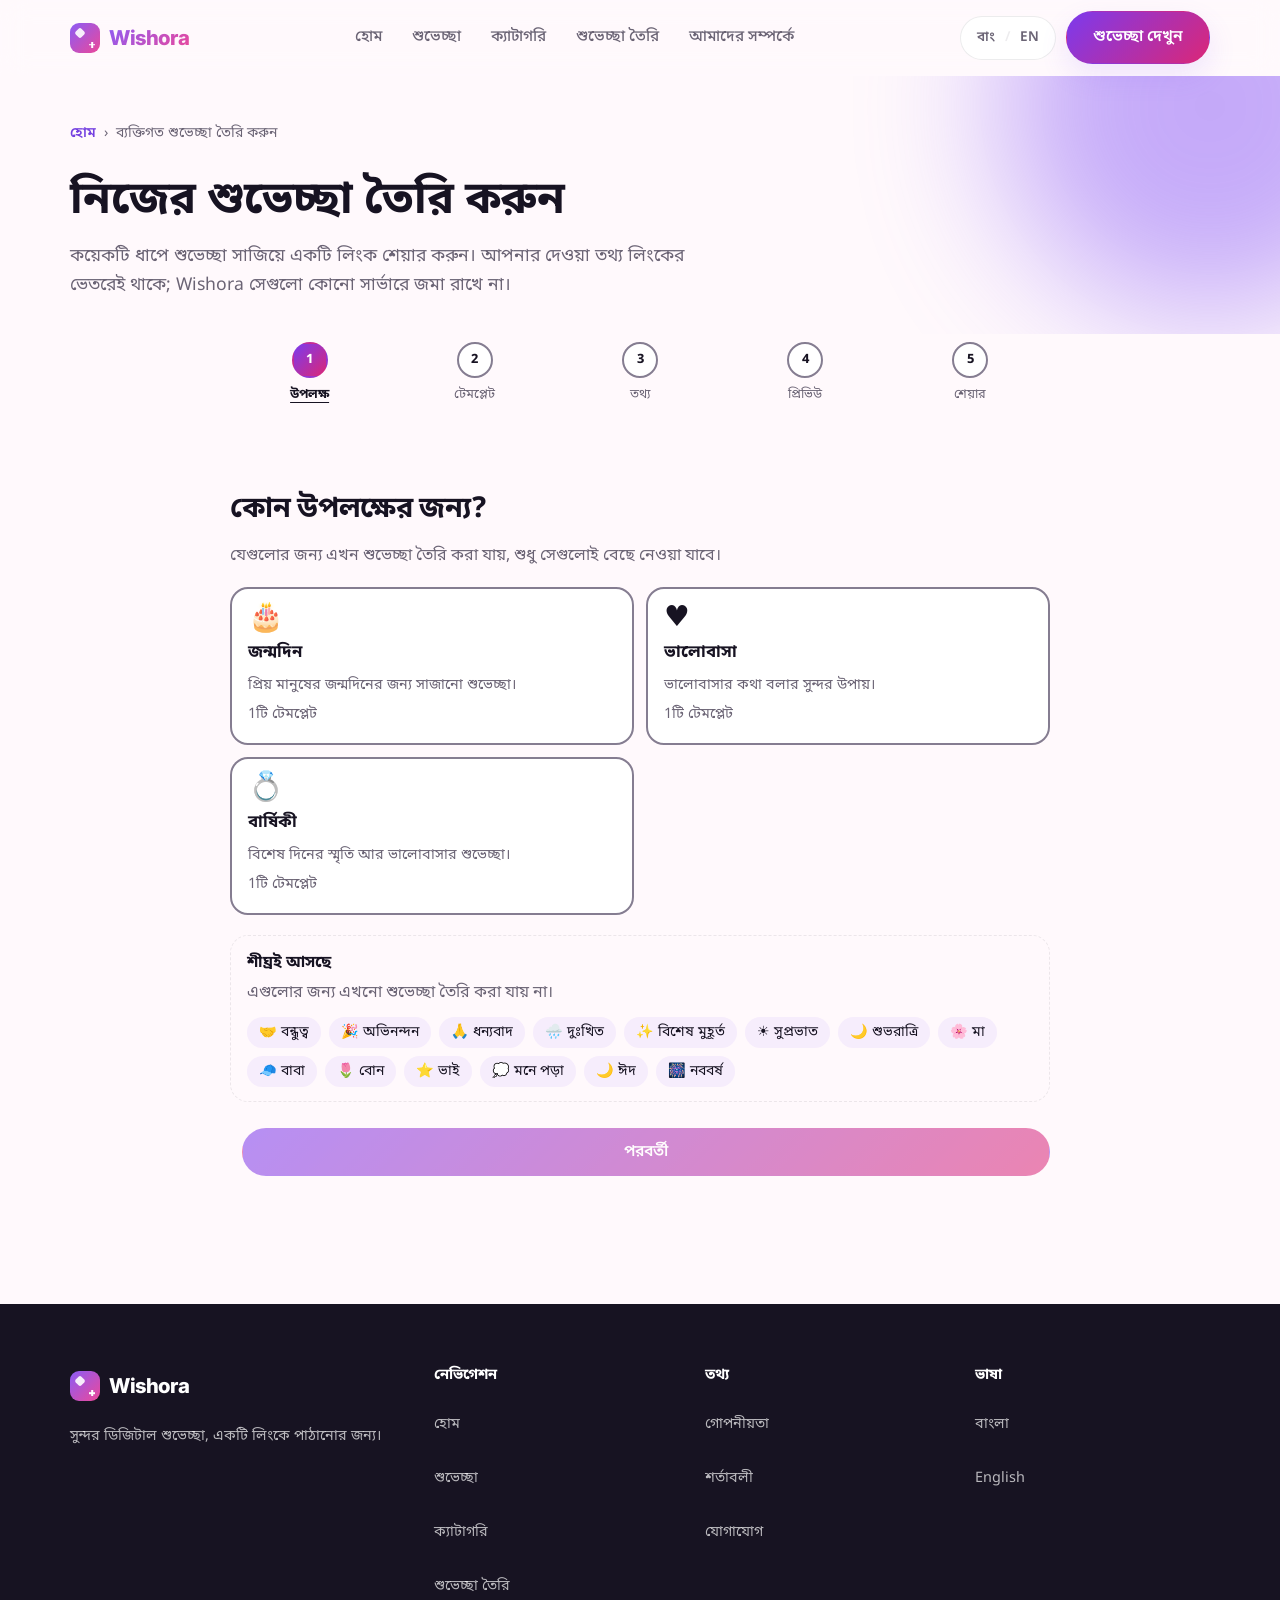
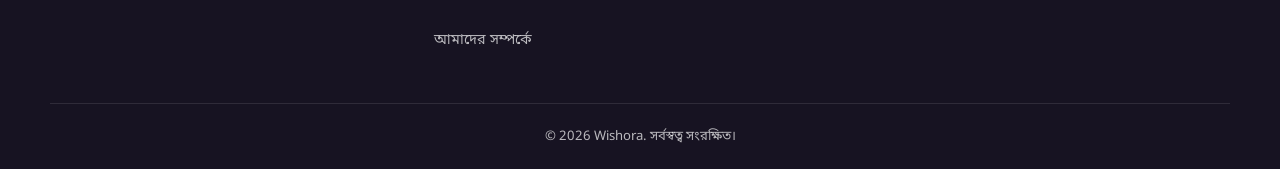
==== create/index.html @ aad953dd "update" ====
<!DOCTYPE html>
<html lang="bn">
<head>
<meta charset="UTF-8">
<meta name="viewport" content="width=device-width, initial-scale=1.0">
<title>ব্যক্তিগত শুভেচ্ছা তৈরি করুন | Create a Personalized Wish — Wishora</title>
<meta name="description" content="Create a personalised birthday, love or anniversary wish in your browser: add a name, an optional message and a theme, preview it, then share one link. Nothing is saved on a server. · ব্রাউজারেই নিজের শুভেচ্ছা সাজান (জন্মদিন, ভালোবাসা বা বার্ষিকী): নাম, চাইলে নিজের বার্তা আর রূপ বেছে প্রিভিউ দেখুন, তারপর একটি লিংক শেয়ার করুন। কিছুই সার্ভারে জমা হয় না।">
<meta name="theme-color" content="#8B5CF6">
<link rel="canonical" href="https://SITE_URL_PLACEHOLDER/create/">
<link rel="icon" href="/assets/icons/favicon.svg" type="image/svg+xml">

<meta property="og:title" content="ব্যক্তিগত শুভেচ্ছা তৈরি করুন | Create a Personalized Wish — Wishora">
<meta property="og:description" content="Create a personalised birthday, love or anniversary wish in your browser: add a name, an optional message and a theme, preview it, then share one link. Nothing is saved on a server. · ব্রাউজারেই নিজের শুভেচ্ছা সাজান (জন্মদিন, ভালোবাসা বা বার্ষিকী): নাম, চাইলে নিজের বার্তা আর রূপ বেছে প্রিভিউ দেখুন, তারপর একটি লিংক শেয়ার করুন। কিছুই সার্ভারে জমা হয় না।">
<meta property="og:type" content="website">
<meta property="og:url" content="https://SITE_URL_PLACEHOLDER/create/">
<meta property="og:site_name" content="Wishora">
<meta property="og:image" content="https://SITE_URL_PLACEHOLDER/assets/images/og-default.png">
<meta property="og:image:width" content="1200">
<meta property="og:image:height" content="630">
<meta property="og:image:alt" content="Wishora — beautiful digital wishes">

<meta name="twitter:card" content="summary_large_image">
<meta name="twitter:title" content="ব্যক্তিগত শুভেচ্ছা তৈরি করুন | Create a Personalized Wish — Wishora">
<meta name="twitter:description" content="Create a personalised birthday, love or anniversary wish in your browser: add a name, an optional message and a theme, preview it, then share one link. Nothing is saved on a server. · ব্রাউজারেই নিজের শুভেচ্ছা সাজান (জন্মদিন, ভালোবাসা বা বার্ষিকী): নাম, চাইলে নিজের বার্তা আর রূপ বেছে প্রিভিউ দেখুন, তারপর একটি লিংক শেয়ার করুন। কিছুই সার্ভারে জমা হয় না।">
<meta name="twitter:image" content="https://SITE_URL_PLACEHOLDER/assets/images/og-default.png">

<!-- Sets the .js class and the saved language before first paint (no flash). -->
<script>document.documentElement.classList.add("js");try{var l=localStorage.getItem("wishora_lang");if(l==="bn"||l==="en")document.documentElement.lang=l}catch(e){}</script>

<link rel="preconnect" href="https://fonts.googleapis.com">
<link rel="preconnect" href="https://fonts.gstatic.com" crossorigin>
<link rel="stylesheet" href="https://fonts.googleapis.com/css2?family=Inter:wght@400;500;600;700;800&family=Noto+Sans+Bengali:wght@400;500;600;700&display=swap" media="print" onload="this.media='all'">
<noscript><link rel="stylesheet" href="https://fonts.googleapis.com/css2?family=Inter:wght@400;500;600;700;800&family=Noto+Sans+Bengali:wght@400;500;600;700&display=swap"></noscript>
<link rel="stylesheet" href="/css/style.css">
<script type="application/ld+json">{"@context":"https://schema.org","@graph":[{"@type":"WebSite","@id":"https://SITE_URL_PLACEHOLDER/#website","url":"https://SITE_URL_PLACEHOLDER/","name":"Wishora","inLanguage":["bn","en"]},{"@type":"WebPage","@id":"https://SITE_URL_PLACEHOLDER/create/#webpage","url":"https://SITE_URL_PLACEHOLDER/create/","name":"Create a Personalized Wish","description":"Create a personalised birthday, love or anniversary wish in your browser: add a name, an optional message and a theme, preview it, then share one link. Nothing is saved on a server.","isPartOf":{"@id":"https://SITE_URL_PLACEHOLDER/#website"},"inLanguage":["bn","en"],"breadcrumb":{"@id":"https://SITE_URL_PLACEHOLDER/create/#breadcrumb"}},{"@type":"BreadcrumbList","itemListElement":[{"@type":"ListItem","position":1,"name":"Home","item":"https://SITE_URL_PLACEHOLDER/"},{"@type":"ListItem","position":2,"name":"Create a Personalized Wish","item":"https://SITE_URL_PLACEHOLDER/create/"}],"@id":"https://SITE_URL_PLACEHOLDER/create/#breadcrumb"}]}</script>
</head>
<!-- GENERATED by `node scripts/build.mjs` from data/*.js — do not edit by hand. -->
<body class="page-creator">
<a href="#main-content" class="skip-link"><span data-l="bn" lang="bn">মূল বিষয়বস্তুতে যান</span><span data-l="en" lang="en">Skip to main content</span></a>
<header class="site-header" id="siteHeader">
  <div class="header-inner container">
    <a href="/" class="brand" aria-label="Wishora হোম" data-aria-bn="Wishora হোম" data-aria-en="Wishora home">
      <span class="brand-mark" aria-hidden="true"><span class="brand-spark"></span></span>
      <span class="brand-name">Wishora</span>
    </a>
    <nav class="main-nav" id="mainNav" aria-label="প্রধান মেনু" data-aria-bn="প্রধান মেনু" data-aria-en="Main menu">
      <ul>
        <li><a href="/" class="nav-link"><span data-l="bn" lang="bn">হোম</span><span data-l="en" lang="en">Home</span></a></li>
        <li><a href="/#explore" class="nav-link"><span data-l="bn" lang="bn">শুভেচ্ছা</span><span data-l="en" lang="en">Wishes</span></a></li>
        <li><a href="/#categories" class="nav-link"><span data-l="bn" lang="bn">ক্যাটাগরি</span><span data-l="en" lang="en">Categories</span></a></li>
        <li><a href="/create/" class="nav-link" aria-current="page"><span data-l="bn" lang="bn">শুভেচ্ছা তৈরি</span><span data-l="en" lang="en">Create</span></a></li>
        <li><a href="/about/" class="nav-link"><span data-l="bn" lang="bn">আমাদের সম্পর্কে</span><span data-l="en" lang="en">About</span></a></li>
      </ul>
    </nav>
    <div class="header-actions">
      <button type="button" class="lang-toggle" id="langToggle" aria-label="ভাষা পরিবর্তন করুন" data-aria-bn="ভাষা পরিবর্তন করুন" data-aria-en="Change language" aria-pressed="false">
        <span class="lang-option" data-lang="bn" lang="bn">বাং</span>
        <span class="lang-divider" aria-hidden="true">/</span>
        <span class="lang-option" data-lang="en" lang="en">EN</span>
      </button>
      <a href="/#explore" class="btn btn-primary btn-header"><span data-l="bn" lang="bn">শুভেচ্ছা দেখুন</span><span data-l="en" lang="en">Explore Wishes</span></a>
      <button type="button" class="menu-toggle" id="menuToggle" aria-label="মেনু খুলুন" data-aria-bn="মেনু খুলুন" data-aria-en="Open menu" data-aria-close-bn="মেনু বন্ধ করুন" data-aria-close-en="Close menu" aria-expanded="false" aria-controls="mobileMenu">
        <span class="menu-line"></span><span class="menu-line"></span><span class="menu-line"></span>
      </button>
    </div>
  </div>
  <div class="mobile-menu" id="mobileMenu" aria-hidden="true">
    <nav aria-label="মোবাইল মেনু" data-aria-bn="মোবাইল মেনু" data-aria-en="Mobile menu">
      <ul>
        <li><a href="/" class="mobile-nav-link"><span data-l="bn" lang="bn">হোম</span><span data-l="en" lang="en">Home</span></a></li>
        <li><a href="/#explore" class="mobile-nav-link"><span data-l="bn" lang="bn">শুভেচ্ছা</span><span data-l="en" lang="en">Wishes</span></a></li>
        <li><a href="/#categories" class="mobile-nav-link"><span data-l="bn" lang="bn">ক্যাটাগরি</span><span data-l="en" lang="en">Categories</span></a></li>
        <li><a href="/create/" class="mobile-nav-link" aria-current="page"><span data-l="bn" lang="bn">শুভেচ্ছা তৈরি</span><span data-l="en" lang="en">Create</span></a></li>
        <li><a href="/about/" class="mobile-nav-link"><span data-l="bn" lang="bn">আমাদের সম্পর্কে</span><span data-l="en" lang="en">About</span></a></li>
      </ul>
    </nav>
    <a href="/#explore" class="btn btn-primary mobile-cta"><span data-l="bn" lang="bn">শুভেচ্ছা দেখুন</span><span data-l="en" lang="en">Explore Wishes</span></a>
  </div>
</header>
<main id="main-content">
  <section class="page-hero page-hero-compact">
    <div class="hero-glow hero-glow-a" aria-hidden="true"></div>
    <div class="container">
      <nav class="breadcrumb" aria-label="পথ" data-aria-bn="পথ" data-aria-en="Breadcrumb"><ol><li><a href="/"><span data-l="bn" lang="bn">হোম</span><span data-l="en" lang="en">Home</span></a></li><li aria-current="page"><span data-l="bn" lang="bn">ব্যক্তিগত শুভেচ্ছা তৈরি করুন</span><span data-l="en" lang="en">Create a Personalized Wish</span></li></ol></nav>
      <h1 class="page-title"><span data-l="bn" lang="bn">নিজের শুভেচ্ছা তৈরি করুন</span><span data-l="en" lang="en">Create a personalised wish</span></h1>
      <p class="page-lead"><span data-l="bn" lang="bn">কয়েকটি ধাপে শুভেচ্ছা সাজিয়ে একটি লিংক শেয়ার করুন। আপনার দেওয়া তথ্য লিংকের ভেতরেই থাকে; Wishora সেগুলো কোনো সার্ভারে জমা রাখে না।</span><span data-l="en" lang="en">Set up a wish in a few steps, then share one link. Your details travel inside the link; Wishora doesn&#39;t save them on a server.</span></p>
    </div>
  </section>

  <section class="creator-section" aria-label="নিজের শুভেচ্ছা তৈরি করুন" aria-label="নিজের শুভেচ্ছা তৈরি করুন" data-aria-bn="নিজের শুভেচ্ছা তৈরি করুন" data-aria-en="Create a personalised wish">
    <div class="container">
      <noscript>
        <div class="nojs-box">
          <h2><span data-l="bn" lang="bn">এই সুবিধা চালাতে JavaScript লাগবে</span><span data-l="en" lang="en">The Creator needs JavaScript</span></h2>
          <p><span data-l="bn" lang="bn">শুভেচ্ছা তৈরির এই সুবিধা আপনার ব্রাউজারেই চলে, তাই JavaScript চালু থাকতে হবে। চালু করে পাতাটি আবার খুলুন, অথবা এখনই তৈরি একটি শুভেচ্ছা দেখুন।</span><span data-l="en" lang="en">The Creator runs in your browser, so JavaScript has to be on. Turn it on and reload, or open a ready-made wish now.</span></p>
          <p><a class="btn btn-primary" href="/wishes/birthday/birthday-01"><span data-l="bn" lang="bn">শুভেচ্ছাটি খুলুন</span><span data-l="en" lang="en">Open wish</span></a> <a class="text-link" href="/"><span data-l="bn" lang="bn">হোম</span><span data-l="en" lang="en">Home</span></a></p>
        </div>
      </noscript>

      <div class="creator js-only" id="creatorApp" data-creator>
        <ol class="steps" id="steps" aria-label="ধাপসমূহ" data-aria-bn="ধাপসমূহ" data-aria-en="Steps">
          <li class="step" data-step-item="1"><span class="step-num" aria-hidden="true">1</span><span class="step-name"><span data-l="bn" lang="bn">উপলক্ষ</span><span data-l="en" lang="en">Occasion</span></span></li>
          <li class="step" data-step-item="2"><span class="step-num" aria-hidden="true">2</span><span class="step-name"><span data-l="bn" lang="bn">টেমপ্লেট</span><span data-l="en" lang="en">Template</span></span></li>
          <li class="step" data-step-item="3"><span class="step-num" aria-hidden="true">3</span><span class="step-name"><span data-l="bn" lang="bn">তথ্য</span><span data-l="en" lang="en">Details</span></span></li>
          <li class="step" data-step-item="4"><span class="step-num" aria-hidden="true">4</span><span class="step-name"><span data-l="bn" lang="bn">প্রিভিউ</span><span data-l="en" lang="en">Preview</span></span></li>
          <li class="step" data-step-item="5"><span class="step-num" aria-hidden="true">5</span><span class="step-name"><span data-l="bn" lang="bn">শেয়ার</span><span data-l="en" lang="en">Share</span></span></li>
        </ol>
        <p class="step-caption" id="stepCaption" aria-hidden="true"></p>
        <p class="sr-only" id="stepLive" role="status" aria-live="polite"></p>
        <p class="notice" id="creatorNotice" role="status" hidden></p>

        <!-- ===== STEP 1: occasion ===== -->
        <section class="step-panel" id="step-1" data-step="1" aria-labelledby="step-1-title">
          <h2 id="step-1-title" tabindex="-1"><span data-l="bn" lang="bn">কোন উপলক্ষের জন্য?</span><span data-l="en" lang="en">Which occasion?</span></h2>
          <p class="panel-hint"><span data-l="bn" lang="bn">যেগুলোর জন্য এখন শুভেচ্ছা তৈরি করা যায়, শুধু সেগুলোই বেছে নেওয়া যাবে।</span><span data-l="en" lang="en">You can only choose occasions that have a template today.</span></p>
          <fieldset class="fieldset">
            <legend class="sr-only"><span data-l="bn" lang="bn">কোন উপলক্ষের জন্য?</span><span data-l="en" lang="en">Which occasion?</span></legend>
            <ul class="choice-grid">
<li><label class="choice-card">
          <input class="choice-input" type="radio" name="occasion" value="birthday">
          <span class="choice-body">
            <span class="choice-icon" aria-hidden="true">🎂</span>
            <span class="choice-name"><span data-l="bn" lang="bn">জন্মদিন</span><span data-l="en" lang="en">Birthday</span></span>
            <span class="choice-desc"><span data-l="bn" lang="bn">প্রিয় মানুষের জন্মদিনের জন্য সাজানো শুভেচ্ছা।</span><span data-l="en" lang="en">Wishes made for someone&#39;s birthday.</span></span>
            <span class="choice-meta"><span data-l="bn" lang="bn">1টি টেমপ্লেট</span><span data-l="en" lang="en">1 template</span></span>
          </span>
        </label></li>
<li><label class="choice-card">
          <input class="choice-input" type="radio" name="occasion" value="love">
          <span class="choice-body">
            <span class="choice-icon" aria-hidden="true">♥</span>
            <span class="choice-name"><span data-l="bn" lang="bn">ভালোবাসা</span><span data-l="en" lang="en">Love</span></span>
            <span class="choice-desc"><span data-l="bn" lang="bn">ভালোবাসার কথা বলার সুন্দর উপায়।</span><span data-l="en" lang="en">A lovely way to say what you feel.</span></span>
            <span class="choice-meta"><span data-l="bn" lang="bn">1টি টেমপ্লেট</span><span data-l="en" lang="en">1 template</span></span>
          </span>
        </label></li>
<li><label class="choice-card">
          <input class="choice-input" type="radio" name="occasion" value="anniversary">
          <span class="choice-body">
            <span class="choice-icon" aria-hidden="true">💍</span>
            <span class="choice-name"><span data-l="bn" lang="bn">বার্ষিকী</span><span data-l="en" lang="en">Anniversary</span></span>
            <span class="choice-desc"><span data-l="bn" lang="bn">বিশেষ দিনের স্মৃতি আর ভালোবাসার শুভেচ্ছা।</span><span data-l="en" lang="en">For anniversaries and shared memories.</span></span>
            <span class="choice-meta"><span data-l="bn" lang="bn">1টি টেমপ্লেট</span><span data-l="en" lang="en">1 template</span></span>
          </span>
        </label></li>
            </ul>
          </fieldset>
          <div class="soon-block">
            <p class="soon-block-title"><span data-l="bn" lang="bn">শীঘ্রই আসছে</span><span data-l="en" lang="en">Coming soon</span></p>
            <p class="panel-hint"><span data-l="bn" lang="bn">এগুলোর জন্য এখনো শুভেচ্ছা তৈরি করা যায় না।</span><span data-l="en" lang="en">You can&#39;t create wishes for these yet.</span></p>
            <ul class="soon-chips"><li><span aria-hidden="true">🤝</span> <span data-l="bn" lang="bn">বন্ধুত্ব</span><span data-l="en" lang="en">Friendship</span></li><li><span aria-hidden="true">🎉</span> <span data-l="bn" lang="bn">অভিনন্দন</span><span data-l="en" lang="en">Congratulations</span></li><li><span aria-hidden="true">🙏</span> <span data-l="bn" lang="bn">ধন্যবাদ</span><span data-l="en" lang="en">Thank You</span></li><li><span aria-hidden="true">🌧️</span> <span data-l="bn" lang="bn">দুঃখিত</span><span data-l="en" lang="en">Sorry</span></li><li><span aria-hidden="true">✨</span> <span data-l="bn" lang="bn">বিশেষ মুহূর্ত</span><span data-l="en" lang="en">Special Moments</span></li><li><span aria-hidden="true">☀️</span> <span data-l="bn" lang="bn">সুপ্রভাত</span><span data-l="en" lang="en">Good Morning</span></li><li><span aria-hidden="true">🌙</span> <span data-l="bn" lang="bn">শুভরাত্রি</span><span data-l="en" lang="en">Good Night</span></li><li><span aria-hidden="true">🌸</span> <span data-l="bn" lang="bn">মা</span><span data-l="en" lang="en">Mother</span></li><li><span aria-hidden="true">🧢</span> <span data-l="bn" lang="bn">বাবা</span><span data-l="en" lang="en">Father</span></li><li><span aria-hidden="true">🌷</span> <span data-l="bn" lang="bn">বোন</span><span data-l="en" lang="en">Sister</span></li><li><span aria-hidden="true">⭐</span> <span data-l="bn" lang="bn">ভাই</span><span data-l="en" lang="en">Brother</span></li><li><span aria-hidden="true">💭</span> <span data-l="bn" lang="bn">মনে পড়া</span><span data-l="en" lang="en">Missing You</span></li><li><span aria-hidden="true">🌙</span> <span data-l="bn" lang="bn">ঈদ</span><span data-l="en" lang="en">Eid</span></li><li><span aria-hidden="true">🎆</span> <span data-l="bn" lang="bn">নববর্ষ</span><span data-l="en" lang="en">New Year</span></li></ul>
          </div>
          <div class="step-actions"><span></span><button type="button" class="btn btn-primary" data-action="next" disabled><span data-l="bn" lang="bn">পরবর্তী</span><span data-l="en" lang="en">Next</span></button></div>
        </section>

        <!-- ===== STEP 2: template ===== -->
        <section class="step-panel" id="step-2" data-step="2" aria-labelledby="step-2-title" hidden>
          <h2 id="step-2-title" tabindex="-1"><span data-l="bn" lang="bn">একটি টেমপ্লেট বেছে নিন</span><span data-l="en" lang="en">Choose a template</span></h2>
          <fieldset class="fieldset">
            <legend class="sr-only"><span data-l="bn" lang="bn">একটি টেমপ্লেট বেছে নিন</span><span data-l="en" lang="en">Choose a template</span></legend>
            <ul class="choice-grid">
<li data-template-item="birthday-surprise" data-category="birthday">
        <label class="choice-card">
          <input class="choice-input" type="radio" name="template" value="birthday-surprise">
          <span class="choice-body">
            <span class="choice-thumb" aria-hidden="true" style="background:linear-gradient(135deg,#8B5CF6,#EC4899)"><span>🎂</span></span>
            <span class="choice-name"><span data-l="bn" lang="bn">জন্মদিনের সারপ্রাইজ</span><span data-l="en" lang="en">Birthday Surprise</span></span>
            <span class="choice-desc"><span data-l="bn" lang="bn">উপহারের বাক্স খুলুন, মোমবাতি নিভিয়ে ইচ্ছে করুন, আর মনের কথাগুলো পড়ুন।</span><span data-l="en" lang="en">Open a gift, blow out the candle and read some heartfelt words.</span></span>
            <span class="choice-meta"><span class="meta-label"><span data-l="bn" lang="bn">ভাষা</span><span data-l="en" lang="en">Languages</span>:</span> <span lang="bn">বাংলা</span> · <span lang="en">English</span></span>
            <span class="choice-meta"><span class="meta-label"><span data-l="bn" lang="bn">ধরন</span><span data-l="en" lang="en">Style</span>:</span> <span data-l="bn" lang="bn">নরম রং, ধাপে ধাপে খোলার অভিজ্ঞতা</span><span data-l="en" lang="en">Soft colours, opened step by step</span></span>
          </span>
        </label>
        <p class="choice-extra"><a class="text-link" href="/wishes/birthday/birthday-01" target="_blank" rel="noopener"><span data-l="bn" lang="bn">মূল শুভেচ্ছাটি দেখুন (নতুন ট্যাবে)</span><span data-l="en" lang="en">See the original wish (new tab)</span></a></p>
      </li>
<li data-template-item="love-letter" data-category="love">
        <label class="choice-card">
          <input class="choice-input" type="radio" name="template" value="love-letter">
          <span class="choice-body">
            <span class="choice-thumb" aria-hidden="true" style="background:linear-gradient(135deg,#9F1239,#F9A8D4)"><span>♥</span></span>
            <span class="choice-name"><span data-l="bn" lang="bn">ভালোবাসার চিঠি</span><span data-l="en" lang="en">A Love Letter</span></span>
            <span class="choice-desc"><span data-l="bn" lang="bn">মোমের সিল ভাঙুন, তিনটি তারা জ্বালান আর চিঠির কথাগুলো পড়ুন।</span><span data-l="en" lang="en">Break the wax seal, light three stars and read the letter kept for you.</span></span>
            <span class="choice-meta"><span class="meta-label"><span data-l="bn" lang="bn">ভাষা</span><span data-l="en" lang="en">Languages</span>:</span> <span lang="bn">বাংলা</span> · <span lang="en">English</span></span>
            <span class="choice-meta"><span class="meta-label"><span data-l="bn" lang="bn">ধরন</span><span data-l="en" lang="en">Style</span>:</span> <span data-l="bn" lang="bn">রাতের আকাশ, নরম আলো, ধীর গতির চিঠি</span><span data-l="en" lang="en">A night sky, soft light and an unhurried letter</span></span>
          </span>
        </label>
        <p class="choice-extra"><a class="text-link" href="/wishes/love/love-01" target="_blank" rel="noopener"><span data-l="bn" lang="bn">মূল শুভেচ্ছাটি দেখুন (নতুন ট্যাবে)</span><span data-l="en" lang="en">See the original wish (new tab)</span></a></p>
      </li>
<li data-template-item="anniversary-memories" data-category="anniversary">
        <label class="choice-card">
          <input class="choice-input" type="radio" name="template" value="anniversary-memories">
          <span class="choice-body">
            <span class="choice-thumb" aria-hidden="true" style="background:linear-gradient(135deg,#92400E,#FDE68A)"><span>💍</span></span>
            <span class="choice-name"><span data-l="bn" lang="bn">স্মৃতির বয়াম</span><span data-l="en" lang="en">The Memory Jar</span></span>
            <span class="choice-desc"><span data-l="bn" lang="bn">স্মৃতির বয়াম থেকে একটি একটি করে কার্ড তুলুন, তারপর বার্ষিকীর শুভেচ্ছা পড়ুন।</span><span data-l="en" lang="en">Draw memory cards from the jar one by one, then read the anniversary wish.</span></span>
            <span class="choice-meta"><span class="meta-label"><span data-l="bn" lang="bn">ভাষা</span><span data-l="en" lang="en">Languages</span>:</span> <span lang="bn">বাংলা</span> · <span lang="en">English</span></span>
            <span class="choice-meta"><span class="meta-label"><span data-l="bn" lang="bn">ধরন</span><span data-l="en" lang="en">Style</span>:</span> <span data-l="bn" lang="bn">সোনালি আলো, স্মৃতির কার্ড, শান্ত উদযাপন</span><span data-l="en" lang="en">Golden light, memory cards and a quiet toast</span></span>
          </span>
        </label>
        <p class="choice-extra"><a class="text-link" href="/wishes/anniversary/anniversary-01" target="_blank" rel="noopener"><span data-l="bn" lang="bn">মূল শুভেচ্ছাটি দেখুন (নতুন ট্যাবে)</span><span data-l="en" lang="en">See the original wish (new tab)</span></a></p>
      </li>
            </ul>
          </fieldset>
          <div class="step-actions"><button type="button" class="btn btn-ghost" data-action="back"><span data-l="bn" lang="bn">পিছনে</span><span data-l="en" lang="en">Back</span></button><button type="button" class="btn btn-primary" data-action="next" disabled><span data-l="bn" lang="bn">এই টেমপ্লেট ব্যবহার করুন</span><span data-l="en" lang="en">Use this template</span></button></div>
        </section>

        <!-- ===== STEP 3: details ===== -->
        <section class="step-panel" id="step-3" data-step="3" aria-labelledby="step-3-title" hidden>
          <h2 id="step-3-title" tabindex="-1"><span data-l="bn" lang="bn">শুভেচ্ছাটি সাজান</span><span data-l="en" lang="en">Personalise your wish</span></h2>
          <p class="notice notice-error" id="formSummary" role="alert" hidden></p>
          <form id="detailsForm" novalidate>
      <div class="template-fields" data-template-fields="birthday-surprise" hidden>
        <div class="field" data-field="name" data-type="line" data-required="true" data-max="40">
          <label for="f-birthday-surprise-name"><span data-l="bn" lang="bn">যাকে পাঠাচ্ছেন (প্রাপকের নাম)</span><span data-l="en" lang="en">Recipient&#39;s name</span> <span class="req-badge is-required"><span data-l="bn" lang="bn">আবশ্যক</span><span data-l="en" lang="en">Required</span></span></label>
          <p class="field-hint" id="f-birthday-surprise-name-hint"><span data-l="bn" lang="bn">শুভেচ্ছায় এই নামটি দেখানো হবে।</span><span data-l="en" lang="en">This name appears in the wish.</span> <span class="counter" data-counter></span></p>
          <input class="input" id="f-birthday-surprise-name" name="name" type="text" autocomplete="off" autocapitalize="words" spellcheck="false" maxlength="120" aria-required="true" aria-describedby="f-birthday-surprise-name-hint f-birthday-surprise-name-error" data-ph-bn="যেমন: রিয়া" data-ph-en="e.g. Riya" placeholder="যেমন: রিয়া">
          <p class="field-error" id="f-birthday-surprise-name-error" hidden></p>
        </div>
        <div class="field" data-field="from" data-type="line" data-required="false" data-max="40">
          <label for="f-birthday-surprise-from"><span data-l="bn" lang="bn">আপনার নাম</span><span data-l="en" lang="en">Your name</span> <span class="req-badge "><span data-l="bn" lang="bn">ঐচ্ছিক</span><span data-l="en" lang="en">Optional</span></span></label>
          <p class="field-hint" id="f-birthday-surprise-from-hint"><span data-l="bn" lang="bn">না দিলে শুভেচ্ছায় কোনো প্রেরকের নাম থাকবে না।</span><span data-l="en" lang="en">If left empty, no sender name is shown.</span> <span class="counter" data-counter></span></p>
          <input class="input" id="f-birthday-surprise-from" name="from" type="text" autocomplete="off" autocapitalize="words" spellcheck="false" maxlength="120" aria-describedby="f-birthday-surprise-from-hint f-birthday-surprise-from-error" data-ph-bn="যেমন: কাওসার" data-ph-en="e.g. Kawsar" placeholder="যেমন: কাওসার">
          <p class="field-error" id="f-birthday-surprise-from-error" hidden></p>
        </div>
        <fieldset class="field fieldset" data-field="message" data-type="text" data-has-default="true" data-max="240">
          <legend><span data-l="bn" lang="bn">বার্তা</span><span data-l="en" lang="en">Message</span> <span class="req-badge"><span data-l="bn" lang="bn">ঐচ্ছিক</span><span data-l="en" lang="en">Optional</span></span></legend>
          <div class="radio-row">
            <label class="radio"><input type="radio" name="birthday-surprise-msgmode" value="default" checked><span><span data-l="bn" lang="bn">টেমপ্লেটের বার্তাটি ব্যবহার করুন</span><span data-l="en" lang="en">Use the template&#39;s message</span></span></label>
            <label class="radio"><input type="radio" name="birthday-surprise-msgmode" value="custom"><span><span data-l="bn" lang="bn">নিজে লিখব</span><span data-l="en" lang="en">Write my own</span></span></label>
          </div>
          <div class="msg-default" data-msg-default>
            <p class="field-hint"><span data-l="bn" lang="bn">বার্তাটি এমন হবে:</span><span data-l="en" lang="en">The message will read:</span></p>
            <blockquote class="msg-quote" data-wl="bn" lang="bn">আজকের দিনটা শুধু ক্যালেন্ডারের একটা তারিখ নয়। আজ এমন একজন মানুষের দিন, যার উপস্থিতি অনেক মুহূর্তকে আরও সুন্দর, আরও সহজ আর আরও উষ্ণ করে তোলে।</blockquote>
            <blockquote class="msg-quote" data-wl="en" lang="en">Today isn&#39;t just another date on the calendar. It&#39;s a day to celebrate someone whose presence makes ordinary moments feel a little warmer, a little easier, and a little more special.</blockquote>
          </div>
          <div class="msg-custom" data-msg-custom hidden>
            <label for="f-birthday-surprise-message"><span data-l="bn" lang="bn">নিজের বার্তা</span><span data-l="en" lang="en">Your own message</span></label>
            <p class="field-hint" id="f-birthday-surprise-message-hint"><span data-l="bn" lang="bn">আপনি যা লিখবেন, ঠিক তা-ই দেখানো হবে। অনুবাদ করা হয় না।</span><span data-l="en" lang="en">Shown exactly as you write it. It is never translated.</span> <span class="counter" data-counter></span></p>
            <textarea class="input textarea" id="f-birthday-surprise-message" name="message" rows="5" maxlength="720" aria-describedby="f-birthday-surprise-message-hint f-birthday-surprise-message-error" data-ph-bn="মনের কথাগুলো এখানে লিখুন…" data-ph-en="Write what you&#39;d like to say…" placeholder="মনের কথাগুলো এখানে লিখুন…"></textarea>
            <p class="field-error" id="f-birthday-surprise-message-error" hidden></p>
          </div>
        </fieldset>
        <fieldset class="field fieldset" data-field="theme" data-type="enum">
          <legend><span data-l="bn" lang="bn">রূপ (থিম)</span><span data-l="en" lang="en">Look (theme)</span> <span class="req-badge"><span data-l="bn" lang="bn">ঐচ্ছিক</span><span data-l="en" lang="en">Optional</span></span></legend>
          <p class="field-hint"><span data-l="bn" lang="bn">শুধু রং আর লেখার ধরন বদলায়।</span><span data-l="en" lang="en">Only colours and type style change.</span></p>
          <ul class="choice-grid choice-grid-sm">
            <li><label class="choice-card">
              <input class="choice-input" type="radio" name="birthday-surprise-theme" value="classic" checked>
              <span class="choice-body">
                <span class="swatch" aria-hidden="true" style="background:linear-gradient(135deg,#8B5CF6,#EC4899)"></span>
                <span class="choice-name"><span data-l="bn" lang="bn">ক্লাসিক</span><span data-l="en" lang="en">Classic</span></span>
                <span class="choice-desc"><span data-l="bn" lang="bn">বেগুনি আর গোলাপি, মূল রূপ।</span><span data-l="en" lang="en">Violet and pink, the original look.</span></span>
              </span></label></li>
            <li><label class="choice-card">
              <input class="choice-input" type="radio" name="birthday-surprise-theme" value="elegant">
              <span class="choice-body">
                <span class="swatch" aria-hidden="true" style="background:linear-gradient(135deg,#6B2D5C,#B8862F)"></span>
                <span class="choice-name"><span data-l="bn" lang="bn">মার্জিত</span><span data-l="en" lang="en">Elegant</span></span>
                <span class="choice-desc"><span data-l="bn" lang="bn">গাঢ় বেগুনি আর সোনালি, সেরিফ লেখা।</span><span data-l="en" lang="en">Deep plum and gold with serif headings.</span></span>
              </span></label></li>
            <li><label class="choice-card">
              <input class="choice-input" type="radio" name="birthday-surprise-theme" value="celebration">
              <span class="choice-body">
                <span class="swatch" aria-hidden="true" style="background:linear-gradient(135deg,#C2410C,#0F766E)"></span>
                <span class="choice-name"><span data-l="bn" lang="bn">উৎসব</span><span data-l="en" lang="en">Celebration</span></span>
                <span class="choice-desc"><span data-l="bn" lang="bn">উজ্জ্বল কমলা আর সবুজাভ নীল।</span><span data-l="en" lang="en">Bright orange and teal.</span></span>
              </span></label></li>
          </ul>
        </fieldset>
        <fieldset class="field fieldset" data-field="lang" data-type="enum">
          <legend><span data-l="bn" lang="bn">শুভেচ্ছার ভাষা</span><span data-l="en" lang="en">Wish language</span> <span class="req-badge"><span data-l="bn" lang="bn">ঐচ্ছিক</span><span data-l="en" lang="en">Optional</span></span></legend>
          <p class="field-hint" id="f-birthday-surprise-lang-hint"><span data-l="bn" lang="bn">প্রাপক যে ভাষায় শুভেচ্ছাটি দেখবেন।</span><span data-l="en" lang="en">The language the recipient will see the wish in.</span></p>
          <div class="radio-row" aria-describedby="f-birthday-surprise-lang-hint">
            <label class="radio"><input type="radio" name="birthday-surprise-lang" value="bn"><span lang="bn">বাংলা</span></label>
            <label class="radio"><input type="radio" name="birthday-surprise-lang" value="en"><span lang="en">English</span></label>
          </div>
        </fieldset>
      </div>
      <div class="template-fields" data-template-fields="love-letter" hidden>
        <div class="field" data-field="name" data-type="line" data-required="true" data-max="40">
          <label for="f-love-letter-name"><span data-l="bn" lang="bn">যাকে পাঠাচ্ছেন (প্রাপকের নাম)</span><span data-l="en" lang="en">Recipient&#39;s name</span> <span class="req-badge is-required"><span data-l="bn" lang="bn">আবশ্যক</span><span data-l="en" lang="en">Required</span></span></label>
          <p class="field-hint" id="f-love-letter-name-hint"><span data-l="bn" lang="bn">শুভেচ্ছায় এই নামটি দেখানো হবে।</span><span data-l="en" lang="en">This name appears in the wish.</span> <span class="counter" data-counter></span></p>
          <input class="input" id="f-love-letter-name" name="name" type="text" autocomplete="off" autocapitalize="words" spellcheck="false" maxlength="120" aria-required="true" aria-describedby="f-love-letter-name-hint f-love-letter-name-error" data-ph-bn="যেমন: রিয়া" data-ph-en="e.g. Riya" placeholder="যেমন: রিয়া">
          <p class="field-error" id="f-love-letter-name-error" hidden></p>
        </div>
        <div class="field" data-field="from" data-type="line" data-required="false" data-max="40">
          <label for="f-love-letter-from"><span data-l="bn" lang="bn">আপনার নাম</span><span data-l="en" lang="en">Your name</span> <span class="req-badge "><span data-l="bn" lang="bn">ঐচ্ছিক</span><span data-l="en" lang="en">Optional</span></span></label>
          <p class="field-hint" id="f-love-letter-from-hint"><span data-l="bn" lang="bn">না দিলে শুভেচ্ছায় কোনো প্রেরকের নাম থাকবে না।</span><span data-l="en" lang="en">If left empty, no sender name is shown.</span> <span class="counter" data-counter></span></p>
          <input class="input" id="f-love-letter-from" name="from" type="text" autocomplete="off" autocapitalize="words" spellcheck="false" maxlength="120" aria-describedby="f-love-letter-from-hint f-love-letter-from-error" data-ph-bn="যেমন: কাওসার" data-ph-en="e.g. Kawsar" placeholder="যেমন: কাওসার">
          <p class="field-error" id="f-love-letter-from-error" hidden></p>
        </div>
        <fieldset class="field fieldset" data-field="message" data-type="text" data-has-default="true" data-max="240">
          <legend><span data-l="bn" lang="bn">বার্তা</span><span data-l="en" lang="en">Message</span> <span class="req-badge"><span data-l="bn" lang="bn">ঐচ্ছিক</span><span data-l="en" lang="en">Optional</span></span></legend>
          <div class="radio-row">
            <label class="radio"><input type="radio" name="love-letter-msgmode" value="default" checked><span><span data-l="bn" lang="bn">টেমপ্লেটের বার্তাটি ব্যবহার করুন</span><span data-l="en" lang="en">Use the template&#39;s message</span></span></label>
            <label class="radio"><input type="radio" name="love-letter-msgmode" value="custom"><span><span data-l="bn" lang="bn">নিজে লিখব</span><span data-l="en" lang="en">Write my own</span></span></label>
          </div>
          <div class="msg-default" data-msg-default>
            <p class="field-hint"><span data-l="bn" lang="bn">বার্তাটি এমন হবে:</span><span data-l="en" lang="en">The message will read:</span></p>
            <blockquote class="msg-quote" data-wl="bn" lang="bn">কিছু অনুভূতি চুপচাপ থাকে, আবার কিছু লুকিয়ে রাখা যায় না। আজ শুধু জানাতে চাইলাম, তুমি আমার কাছে অনেক গুরুত্বপূর্ণ, আর তোমার কথা ভাবলেই আমার দিনটা একটু নরম হয়ে যায়।</blockquote>
            <blockquote class="msg-quote" data-wl="en" lang="en">Some feelings are quiet, and some are impossible to hide. Today I just wanted you to know that you matter to me, and that thinking of you makes my day a little gentler.</blockquote>
          </div>
          <div class="msg-custom" data-msg-custom hidden>
            <label for="f-love-letter-message"><span data-l="bn" lang="bn">নিজের বার্তা</span><span data-l="en" lang="en">Your own message</span></label>
            <p class="field-hint" id="f-love-letter-message-hint"><span data-l="bn" lang="bn">আপনি যা লিখবেন, ঠিক তা-ই দেখানো হবে। অনুবাদ করা হয় না।</span><span data-l="en" lang="en">Shown exactly as you write it. It is never translated.</span> <span class="counter" data-counter></span></p>
            <textarea class="input textarea" id="f-love-letter-message" name="message" rows="5" maxlength="720" aria-describedby="f-love-letter-message-hint f-love-letter-message-error" data-ph-bn="মনের কথাগুলো এখানে লিখুন…" data-ph-en="Write what you&#39;d like to say…" placeholder="মনের কথাগুলো এখানে লিখুন…"></textarea>
            <p class="field-error" id="f-love-letter-message-error" hidden></p>
          </div>
        </fieldset>
        <fieldset class="field fieldset" data-field="theme" data-type="enum">
          <legend><span data-l="bn" lang="bn">রূপ (থিম)</span><span data-l="en" lang="en">Look (theme)</span> <span class="req-badge"><span data-l="bn" lang="bn">ঐচ্ছিক</span><span data-l="en" lang="en">Optional</span></span></legend>
          <p class="field-hint"><span data-l="bn" lang="bn">শুধু রং আর লেখার ধরন বদলায়।</span><span data-l="en" lang="en">Only colours and type style change.</span></p>
          <ul class="choice-grid choice-grid-sm">
            <li><label class="choice-card">
              <input class="choice-input" type="radio" name="love-letter-theme" value="rose" checked>
              <span class="choice-body">
                <span class="swatch" aria-hidden="true" style="background:linear-gradient(135deg,#9F1239,#F9A8D4)"></span>
                <span class="choice-name"><span data-l="bn" lang="bn">গোলাপ</span><span data-l="en" lang="en">Rose</span></span>
                <span class="choice-desc"><span data-l="bn" lang="bn">গাঢ় গোলাপি আর ক্রিম, উষ্ণ রাত।</span><span data-l="en" lang="en">Deep rose and cream, a warm evening.</span></span>
              </span></label></li>
            <li><label class="choice-card">
              <input class="choice-input" type="radio" name="love-letter-theme" value="midnight">
              <span class="choice-body">
                <span class="swatch" aria-hidden="true" style="background:linear-gradient(135deg,#1E1B4B,#FBBF24)"></span>
                <span class="choice-name"><span data-l="bn" lang="bn">মধ্যরাত</span><span data-l="en" lang="en">Midnight</span></span>
                <span class="choice-desc"><span data-l="bn" lang="bn">গাঢ় নীল আকাশ আর সোনালি তারা।</span><span data-l="en" lang="en">A deep blue sky with golden stars.</span></span>
              </span></label></li>
            <li><label class="choice-card">
              <input class="choice-input" type="radio" name="love-letter-theme" value="blush">
              <span class="choice-body">
                <span class="swatch" aria-hidden="true" style="background:linear-gradient(135deg,#BE185D,#FDE2E4)"></span>
                <span class="choice-name"><span data-l="bn" lang="bn">ব্লাশ</span><span data-l="en" lang="en">Blush</span></span>
                <span class="choice-desc"><span data-l="bn" lang="bn">হালকা গোলাপি, নরম আর উজ্জ্বল।</span><span data-l="en" lang="en">Light blush, soft and bright.</span></span>
              </span></label></li>
          </ul>
        </fieldset>
        <fieldset class="field fieldset" data-field="lang" data-type="enum">
          <legend><span data-l="bn" lang="bn">শুভেচ্ছার ভাষা</span><span data-l="en" lang="en">Wish language</span> <span class="req-badge"><span data-l="bn" lang="bn">ঐচ্ছিক</span><span data-l="en" lang="en">Optional</span></span></legend>
          <p class="field-hint" id="f-love-letter-lang-hint"><span data-l="bn" lang="bn">প্রাপক যে ভাষায় শুভেচ্ছাটি দেখবেন।</span><span data-l="en" lang="en">The language the recipient will see the wish in.</span></p>
          <div class="radio-row" aria-describedby="f-love-letter-lang-hint">
            <label class="radio"><input type="radio" name="love-letter-lang" value="bn"><span lang="bn">বাংলা</span></label>
            <label class="radio"><input type="radio" name="love-letter-lang" value="en"><span lang="en">English</span></label>
          </div>
        </fieldset>
      </div>
      <div class="template-fields" data-template-fields="anniversary-memories" hidden>
        <div class="field" data-field="name" data-type="line" data-required="true" data-max="40">
          <label for="f-anniversary-memories-name"><span data-l="bn" lang="bn">যাকে পাঠাচ্ছেন (প্রাপকের নাম)</span><span data-l="en" lang="en">Recipient&#39;s name</span> <span class="req-badge is-required"><span data-l="bn" lang="bn">আবশ্যক</span><span data-l="en" lang="en">Required</span></span></label>
          <p class="field-hint" id="f-anniversary-memories-name-hint"><span data-l="bn" lang="bn">শুভেচ্ছায় এই নামটি দেখানো হবে।</span><span data-l="en" lang="en">This name appears in the wish.</span> <span class="counter" data-counter></span></p>
          <input class="input" id="f-anniversary-memories-name" name="name" type="text" autocomplete="off" autocapitalize="words" spellcheck="false" maxlength="120" aria-required="true" aria-describedby="f-anniversary-memories-name-hint f-anniversary-memories-name-error" data-ph-bn="যেমন: রিয়া" data-ph-en="e.g. Riya" placeholder="যেমন: রিয়া">
          <p class="field-error" id="f-anniversary-memories-name-error" hidden></p>
        </div>
        <div class="field" data-field="from" data-type="line" data-required="false" data-max="40">
          <label for="f-anniversary-memories-from"><span data-l="bn" lang="bn">আপনার নাম</span><span data-l="en" lang="en">Your name</span> <span class="req-badge "><span data-l="bn" lang="bn">ঐচ্ছিক</span><span data-l="en" lang="en">Optional</span></span></label>
          <p class="field-hint" id="f-anniversary-memories-from-hint"><span data-l="bn" lang="bn">না দিলে শুভেচ্ছায় কোনো প্রেরকের নাম থাকবে না।</span><span data-l="en" lang="en">If left empty, no sender name is shown.</span> <span class="counter" data-counter></span></p>
          <input class="input" id="f-anniversary-memories-from" name="from" type="text" autocomplete="off" autocapitalize="words" spellcheck="false" maxlength="120" aria-describedby="f-anniversary-memories-from-hint f-anniversary-memories-from-error" data-ph-bn="যেমন: কাওসার" data-ph-en="e.g. Kawsar" placeholder="যেমন: কাওসার">
          <p class="field-error" id="f-anniversary-memories-from-error" hidden></p>
        </div>
        <fieldset class="field fieldset" data-field="message" data-type="text" data-has-default="true" data-max="240">
          <legend><span data-l="bn" lang="bn">বার্তা</span><span data-l="en" lang="en">Message</span> <span class="req-badge"><span data-l="bn" lang="bn">ঐচ্ছিক</span><span data-l="en" lang="en">Optional</span></span></legend>
          <div class="radio-row">
            <label class="radio"><input type="radio" name="anniversary-memories-msgmode" value="default" checked><span><span data-l="bn" lang="bn">টেমপ্লেটের বার্তাটি ব্যবহার করুন</span><span data-l="en" lang="en">Use the template&#39;s message</span></span></label>
            <label class="radio"><input type="radio" name="anniversary-memories-msgmode" value="custom"><span><span data-l="bn" lang="bn">নিজে লিখব</span><span data-l="en" lang="en">Write my own</span></span></label>
          </div>
          <div class="msg-default" data-msg-default>
            <p class="field-hint"><span data-l="bn" lang="bn">বার্তাটি এমন হবে:</span><span data-l="en" lang="en">The message will read:</span></p>
            <blockquote class="msg-quote" data-wl="bn" lang="bn">সময় ভাগ করে নেওয়া দিনগুলোকে ধীরে ধীরে গল্পে বদলে দেয়। এতদিনের স্মৃতি, সামনের দিনগুলো আর এই পথচলার সবটুকুর জন্য শুভেচ্ছা।</blockquote>
            <blockquote class="msg-quote" data-wl="en" lang="en">Time has a way of turning shared days into stories. Here&#39;s to the memories you&#39;ve built, the moments still ahead and everything that has made this journey yours.</blockquote>
          </div>
          <div class="msg-custom" data-msg-custom hidden>
            <label for="f-anniversary-memories-message"><span data-l="bn" lang="bn">নিজের বার্তা</span><span data-l="en" lang="en">Your own message</span></label>
            <p class="field-hint" id="f-anniversary-memories-message-hint"><span data-l="bn" lang="bn">আপনি যা লিখবেন, ঠিক তা-ই দেখানো হবে। অনুবাদ করা হয় না।</span><span data-l="en" lang="en">Shown exactly as you write it. It is never translated.</span> <span class="counter" data-counter></span></p>
            <textarea class="input textarea" id="f-anniversary-memories-message" name="message" rows="5" maxlength="720" aria-describedby="f-anniversary-memories-message-hint f-anniversary-memories-message-error" data-ph-bn="মনের কথাগুলো এখানে লিখুন…" data-ph-en="Write what you&#39;d like to say…" placeholder="মনের কথাগুলো এখানে লিখুন…"></textarea>
            <p class="field-error" id="f-anniversary-memories-message-error" hidden></p>
          </div>
        </fieldset>
        <fieldset class="field fieldset" data-field="kind" data-type="enum">
          <legend><span data-l="bn" lang="bn">কীসের বার্ষিকী?</span><span data-l="en" lang="en">What kind of anniversary?</span> <span class="req-badge "><span data-l="bn" lang="bn">ঐচ্ছিক</span><span data-l="en" lang="en">Optional</span></span></legend>
          <p class="field-hint"><span data-l="bn" lang="bn">এটি শুধু বাঁধা কথাগুলোর সুর বদলায়। আপনার নিজের বার্তা যেমন আছে তেমনই থাকে।</span><span data-l="en" lang="en">This only changes the tone of the built-in lines. Your own message stays exactly as written.</span></p>
          <ul class="choice-grid choice-grid-sm">
            <li><label class="choice-card">
              <input class="choice-input" type="radio" name="anniversary-memories-kind" value="together" checked>
              <span class="choice-body">
                <span class="choice-name"><span data-l="bn" lang="bn">একসঙ্গে পথচলা</span><span data-l="en" lang="en">A journey together</span></span>
                <span class="choice-desc"><span data-l="bn" lang="bn">বন্ধুত্ব, কাজ বা যেকোনো সম্পর্ক।</span><span data-l="en" lang="en">Friendship, work or any shared path.</span></span>
              </span></label></li>
            <li><label class="choice-card">
              <input class="choice-input" type="radio" name="anniversary-memories-kind" value="couple">
              <span class="choice-body">
                <span class="choice-name"><span data-l="bn" lang="bn">জীবনসঙ্গী</span><span data-l="en" lang="en">Partners</span></span>
                <span class="choice-desc"><span data-l="bn" lang="bn">বিবাহবার্ষিকী বা সম্পর্কের বার্ষিকী।</span><span data-l="en" lang="en">A wedding or relationship anniversary.</span></span>
              </span></label></li>
            <li><label class="choice-card">
              <input class="choice-input" type="radio" name="anniversary-memories-kind" value="family">
              <span class="choice-body">
                <span class="choice-name"><span data-l="bn" lang="bn">পরিবার</span><span data-l="en" lang="en">Family</span></span>
                <span class="choice-desc"><span data-l="bn" lang="bn">বাবা-মা বা পরিবারের বিশেষ দিন।</span><span data-l="en" lang="en">A special day for parents or family.</span></span>
              </span></label></li>
          </ul>
        </fieldset>
        <fieldset class="field fieldset" data-field="theme" data-type="enum">
          <legend><span data-l="bn" lang="bn">রূপ (থিম)</span><span data-l="en" lang="en">Look (theme)</span> <span class="req-badge"><span data-l="bn" lang="bn">ঐচ্ছিক</span><span data-l="en" lang="en">Optional</span></span></legend>
          <p class="field-hint"><span data-l="bn" lang="bn">শুধু রং আর লেখার ধরন বদলায়।</span><span data-l="en" lang="en">Only colours and type style change.</span></p>
          <ul class="choice-grid choice-grid-sm">
            <li><label class="choice-card">
              <input class="choice-input" type="radio" name="anniversary-memories-theme" value="ivory" checked>
              <span class="choice-body">
                <span class="swatch" aria-hidden="true" style="background:linear-gradient(135deg,#92400E,#FDE68A)"></span>
                <span class="choice-name"><span data-l="bn" lang="bn">আইভরি</span><span data-l="en" lang="en">Ivory</span></span>
                <span class="choice-desc"><span data-l="bn" lang="bn">ক্রিম আর সোনালি, উষ্ণ আর শান্ত।</span><span data-l="en" lang="en">Cream and gold, warm and calm.</span></span>
              </span></label></li>
            <li><label class="choice-card">
              <input class="choice-input" type="radio" name="anniversary-memories-theme" value="emerald">
              <span class="choice-body">
                <span class="swatch" aria-hidden="true" style="background:linear-gradient(135deg,#065F46,#D9A441)"></span>
                <span class="choice-name"><span data-l="bn" lang="bn">পান্না</span><span data-l="en" lang="en">Emerald</span></span>
                <span class="choice-desc"><span data-l="bn" lang="bn">গাঢ় সবুজ আর সোনালি।</span><span data-l="en" lang="en">Deep green and gold.</span></span>
              </span></label></li>
            <li><label class="choice-card">
              <input class="choice-input" type="radio" name="anniversary-memories-theme" value="twilight">
              <span class="choice-body">
                <span class="swatch" aria-hidden="true" style="background:linear-gradient(135deg,#312E81,#C7D2FE)"></span>
                <span class="choice-name"><span data-l="bn" lang="bn">গোধূলি</span><span data-l="en" lang="en">Twilight</span></span>
                <span class="choice-desc"><span data-l="bn" lang="bn">গাঢ় বেগুনি আর রুপালি আলো।</span><span data-l="en" lang="en">Deep violet with silver light.</span></span>
              </span></label></li>
          </ul>
        </fieldset>
        <fieldset class="field fieldset" data-field="lang" data-type="enum">
          <legend><span data-l="bn" lang="bn">শুভেচ্ছার ভাষা</span><span data-l="en" lang="en">Wish language</span> <span class="req-badge"><span data-l="bn" lang="bn">ঐচ্ছিক</span><span data-l="en" lang="en">Optional</span></span></legend>
          <p class="field-hint" id="f-anniversary-memories-lang-hint"><span data-l="bn" lang="bn">প্রাপক যে ভাষায় শুভেচ্ছাটি দেখবেন।</span><span data-l="en" lang="en">The language the recipient will see the wish in.</span></p>
          <div class="radio-row" aria-describedby="f-anniversary-memories-lang-hint">
            <label class="radio"><input type="radio" name="anniversary-memories-lang" value="bn"><span lang="bn">বাংলা</span></label>
            <label class="radio"><input type="radio" name="anniversary-memories-lang" value="en"><span lang="en">English</span></label>
          </div>
        </fieldset>
      </div>
          </form>
          <div class="step-actions"><button type="button" class="btn btn-ghost" data-action="back"><span data-l="bn" lang="bn">পিছনে</span><span data-l="en" lang="en">Back</span></button><button type="button" class="btn btn-primary" data-action="next"><span data-l="bn" lang="bn">প্রিভিউ দেখুন</span><span data-l="en" lang="en">Preview</span></button></div>
        </section>

        <!-- ===== STEP 4: preview ===== -->
        <section class="step-panel" id="step-4" data-step="4" aria-labelledby="step-4-title" hidden>
          <h2 id="step-4-title" tabindex="-1"><span data-l="bn" lang="bn">প্রিভিউ</span><span data-l="en" lang="en">Preview</span></h2>
          <p class="panel-hint"><span data-l="bn" lang="bn">এটি আসল শুভেচ্ছাটিই, আপনার দেওয়া তথ্য সহ।</span><span data-l="en" lang="en">This is the real wish, with your details.</span></p>
          <dl class="summary" id="summary" aria-label="আপনার বাছাই" aria-label="আপনার বাছাই" data-aria-bn="আপনার বাছাই" data-aria-en="Your choices"></dl>
          <iframe class="preview-frame" id="previewFrame" title="শুভেচ্ছার প্রিভিউ" data-title-bn="শুভেচ্ছার প্রিভিউ" data-title-en="Wish preview" referrerpolicy="no-referrer"></iframe>
          <div class="step-actions step-actions-3">
            <button type="button" class="btn btn-ghost" data-action="back"><span data-l="bn" lang="bn">পিছনে</span><span data-l="en" lang="en">Back</span></button>
            <button type="button" class="btn btn-ghost" data-action="edit"><span data-l="bn" lang="bn">তথ্য বদলান</span><span data-l="en" lang="en">Edit details</span></button>
            <button type="button" class="btn btn-primary" data-action="next"><span data-l="bn" lang="bn">লিংক তৈরি করুন</span><span data-l="en" lang="en">Create share link</span></button>
          </div>
        </section>

        <!-- ===== STEP 5: share ===== -->
        <section class="step-panel" id="step-5" data-step="5" aria-labelledby="step-5-title" hidden>
          <h2 id="step-5-title" tabindex="-1"><span data-l="bn" lang="bn">আপনার লিংক তৈরি</span><span data-l="en" lang="en">Your link is ready</span></h2>
          <div class="share-box">
            <label for="shareUrl" class="field-label"><span data-l="bn" lang="bn">শেয়ারের লিংক</span><span data-l="en" lang="en">Shareable link</span></label>
            <input class="input share-input" id="shareUrl" type="text" readonly spellcheck="false" autocomplete="off">
          </div>
          <div class="share-actions">
            <button type="button" class="btn btn-primary" id="copyBtn"><span data-l="bn" lang="bn">লিংক কপি করুন</span><span data-l="en" lang="en">Copy link</span></button>
            <button type="button" class="btn btn-ghost" id="shareBtn" hidden><span data-l="bn" lang="bn">শেয়ার করুন</span><span data-l="en" lang="en">Share</span></button>
            <a class="btn btn-ghost" id="openBtn" href="/wishes/birthday/birthday-01" target="_blank" rel="noopener"><span data-l="bn" lang="bn">শুভেচ্ছাটি খুলুন</span><span data-l="en" lang="en">Open wish</span></a>
          </div>
          <p class="share-status" id="shareStatus" role="status" aria-live="polite"></p>
          <p class="privacy-note"><span data-l="bn" lang="bn">আপনার দেওয়া তথ্য শেয়ারের লিংকের অংশ হতে পারে। Wishora আপনার শুভেচ্ছা কোনো সার্ভারে জমা রাখে না; তথ্য লিংকের ভেতরেই থাকে, আর লিংক যার কাছে যাবে সে তা পড়তে পারবে।</span><span data-l="en" lang="en">Information you enter may be included in the shareable link. Wishora doesn&#39;t save your wish on a server; the details live inside the link, and anyone who has the link can read them.</span></p>
          <div class="step-actions">
            <button type="button" class="btn btn-ghost" data-action="back"><span data-l="bn" lang="bn">পিছনে</span><span data-l="en" lang="en">Back</span></button>
            <button type="button" class="btn btn-ghost" id="againBtn"><span data-l="bn" lang="bn">আরেকটি তৈরি করুন</span><span data-l="en" lang="en">Create another</span></button>
          </div>
        </section>
      </div>
    </div>
  </section>
  <div class="ad-slot" data-ad-slot="AD_SLOT_BOTTOM" hidden aria-hidden="true"></div>
  <script type="application/json" id="creatorRuntime">{"ui":{"crxStepOf":{"bn":"ধাপ {n}/{total}: {name}","en":"Step {n} of {total}: {name}"},"crxCount":{"bn":"{n}/{max}","en":"{n}/{max}"},"crxErrNameRequired":{"bn":"প্রাপকের নাম লিখুন।","en":"Enter the recipient's name."},"crxErrTooLong":{"bn":"সর্বোচ্চ {max}টি অক্ষর লেখা যাবে (আপনি লিখেছেন {n}টি)।","en":"Please use at most {max} characters (you have {n})."},"crxErrMsgRequired":{"bn":"নিজের বার্তা লিখুন, অথবা টেমপ্লেটের বার্তা বেছে নিন।","en":"Write your message, or choose the template's message."},"crxErrChoose":{"bn":"একটি বিকল্প বেছে নিন।","en":"Please choose an option."},"crxErrUrlTooLong":{"bn":"লিংকটি অতিরিক্ত বড় হয়ে যাচ্ছে। নাম বা বার্তা ছোট করুন।","en":"The link would be too long. Please shorten the names or the message."},"crxFormErrors":{"bn":"অনুগ্রহ করে চিহ্নিত ঘরগুলো ঠিক করুন।","en":"Please fix the highlighted fields."},"crxErrTemplate":{"bn":"এই টেমপ্লেটটি পাওয়া যায়নি, তাই প্রথম ধাপ থেকে শুরু করা হলো।","en":"That template isn't available, so we've started from the beginning."},"crxErrCategory":{"bn":"এই উপলক্ষের জন্য এখনো টেমপ্লেট নেই, তাই প্রথম ধাপ থেকে শুরু করা হলো।","en":"There's no template for that occasion yet, so we've started from the beginning."},"crxCopied":{"bn":"লিংক কপি হয়েছে।","en":"Link copied."},"crxCopyFail":{"bn":"নিজে থেকে কপি করা গেল না। লিংকটি বেছে নিয়ে নিজে কপি করুন।","en":"Couldn't copy automatically. Select the link and copy it yourself."},"crxShareFail":{"bn":"শেয়ার করা গেল না। লিংক কপি করে পাঠিয়ে দিন।","en":"Sharing didn't work. Copy the link and send it instead."},"crxGenericError":{"bn":"কিছু একটা ঠিকমতো হয়নি। পাতাটি আবার খুলে চেষ্টা করুন।","en":"Something went wrong. Please reload the page and try again."},"crxThemeLabel":{"bn":"রূপ (থিম)","en":"Theme"},"crxWishLang":{"bn":"শুভেচ্ছার ভাষা","en":"Wish language"},"crxNoSender":{"bn":"(কোনো প্রেরকের নাম নেই)","en":"(no sender name)"},"crxTemplateMsg":{"bn":"টেমপ্লেটের বার্তা","en":"Template's message"},"crxOwnMsg":{"bn":"আপনার নিজের বার্তা","en":"Your own message"}},"steps":[{"bn":"উপলক্ষ","en":"Occasion"},{"bn":"টেমপ্লেট","en":"Template"},{"bn":"তথ্য","en":"Details"},{"bn":"প্রিভিউ","en":"Preview"},{"bn":"শেয়ার","en":"Share"}]}</script>
</main>
<footer class="site-footer">
  <div class="container footer-grid">
    <div class="footer-brand">
      <a href="/" class="brand" aria-label="Wishora হোম" data-aria-bn="Wishora হোম" data-aria-en="Wishora home">
        <span class="brand-mark" aria-hidden="true"><span class="brand-spark"></span></span>
        <span class="brand-name">Wishora</span>
      </a>
      <p class="footer-desc"><span data-l="bn" lang="bn">সুন্দর ডিজিটাল শুভেচ্ছা, একটি লিংকে পাঠানোর জন্য।</span><span data-l="en" lang="en">Beautiful digital wishes, ready to send with one link.</span></p>
    </div>
    <nav class="footer-col" aria-label="নেভিগেশন" data-aria-bn="নেভিগেশন" data-aria-en="Navigate">
      <p class="footer-col-title"><span data-l="bn" lang="bn">নেভিগেশন</span><span data-l="en" lang="en">Navigate</span></p>
      <ul>
        <li><a href="/"><span data-l="bn" lang="bn">হোম</span><span data-l="en" lang="en">Home</span></a></li>
        <li><a href="/#explore"><span data-l="bn" lang="bn">শুভেচ্ছা</span><span data-l="en" lang="en">Wishes</span></a></li>
        <li><a href="/#categories"><span data-l="bn" lang="bn">ক্যাটাগরি</span><span data-l="en" lang="en">Categories</span></a></li>
        <li><a href="/create/"><span data-l="bn" lang="bn">শুভেচ্ছা তৈরি</span><span data-l="en" lang="en">Create</span></a></li>
        <li><a href="/about/"><span data-l="bn" lang="bn">আমাদের সম্পর্কে</span><span data-l="en" lang="en">About</span></a></li>
      </ul>
    </nav>
    <nav class="footer-col" aria-label="তথ্য" data-aria-bn="তথ্য" data-aria-en="Information">
      <p class="footer-col-title"><span data-l="bn" lang="bn">তথ্য</span><span data-l="en" lang="en">Information</span></p>
      <ul>
        <li><a href="/privacy/"><span data-l="bn" lang="bn">গোপনীয়তা</span><span data-l="en" lang="en">Privacy</span></a></li>
        <li><a href="/terms/"><span data-l="bn" lang="bn">শর্তাবলী</span><span data-l="en" lang="en">Terms</span></a></li>
        <li><a href="/about/#contact"><span data-l="bn" lang="bn">যোগাযোগ</span><span data-l="en" lang="en">Contact</span></a></li>
      </ul>
    </nav>
    <div class="footer-col">
      <p class="footer-col-title"><span data-l="bn" lang="bn">ভাষা</span><span data-l="en" lang="en">Language</span></p>
      <ul>
        <li><button type="button" class="footer-lang-btn js-only" data-lang="bn" lang="bn">বাংলা</button></li>
        <li><button type="button" class="footer-lang-btn js-only" data-lang="en" lang="en">English</button></li>
      </ul>
    </div>
    <!-- Filled by js/app.js from config/site.js → social. Hidden until set. -->
    <div class="footer-col" id="footerSocialCol" hidden>
      <p class="footer-col-title"><span data-l="bn" lang="bn">সামাজিক মাধ্যম</span><span data-l="en" lang="en">Social</span></p>
      <ul class="footer-social" id="footerSocialList"></ul>
    </div>
  </div>
  <div class="container footer-bottom">
    <p>&copy; 2026 Wishora. <span data-l="bn" lang="bn">সর্বস্বত্ব সংরক্ষিত।</span><span data-l="en" lang="en">All rights reserved.</span></p>
  </div>
</footer>
<script src="/config/site.js" defer></script>
<script src="/data/templates.js" defer></script>
<script src="/js/wish-params.js" defer></script>
<script src="/js/creator.js" defer></script>
<script src="/js/app.js" defer></script>
</body>
</html>
---- css/style.css ----
/* =========================================================
   WISHORA — STYLE SHEET
   Table of contents:
   1. Variables / Reset
   2. Base typography
   3. Layout helpers
   4. Buttons
   5. Header + nav
   6. Mobile menu
   7. Hero
   8. Utilities  9. Hero search  10. Explore  11. Wish cards
   12. Categories  13. Coming soon  14. Why  15. Final CTA
   16. Inner pages  18. Footer  19. Responsive  20. Reduced motion
   ========================================================= */

/* ---------- 1. Variables / Reset ---------- */
:root {
  /* Brand colors */
  --color-bg: #FFF9FC;
  --color-primary: #8B5CF6;
  --color-primary-dark: #7440E0;
  --color-secondary: #EC4899;
  --color-accent: #F59E0B;
  --color-text: #171322;
  --color-text-soft: #6B6475;
  --color-card: #FFFFFF;
  --color-border: rgba(23, 19, 34, 0.08);

  /* Gradients */
  --gradient-primary: linear-gradient(135deg, var(--color-primary) 0%, var(--color-secondary) 100%);
  /* Same look, slightly deeper stops: white text on these passes WCAG AA
     (>= 4.5:1). Use it wherever white text sits on the gradient. */
  --gradient-strong: linear-gradient(135deg, #7C3AED 0%, #DB2777 100%);
  /* Pink for small TEXT on light backgrounds (#EC4899 is only ~3.4:1). */
  --color-secondary-text: #BE185D;
  --gradient-soft: linear-gradient(160deg, rgba(139,92,246,0.10) 0%, rgba(236,72,153,0.08) 100%);

  /* Elevation */
  --shadow-sm: 0 2px 8px rgba(23, 19, 34, 0.06);
  --shadow-md: 0 12px 28px rgba(139, 92, 246, 0.14);
  --shadow-lg: 0 24px 48px rgba(139, 92, 246, 0.18);

  /* Radius */
  --radius-sm: 10px;
  --radius-md: 18px;
  --radius-lg: 28px;
  --radius-pill: 999px;

  /* Type */
  --font-en: 'Inter', system-ui, -apple-system, sans-serif;
  --font-bn: 'Noto Sans Bengali', 'Hind Siliguri', system-ui, sans-serif;

  /* Layout */
  --container-width: 1180px;
  --header-height: 76px;

  /* Motion */
  --ease: cubic-bezier(0.22, 1, 0.36, 1);
}

* , *::before, *::after {
  box-sizing: border-box;
}

html {
  scroll-behavior: smooth;
  scroll-padding-top: 90px;
}

body {
  margin: 0;
  background: var(--color-bg);
  color: var(--color-text);
  font-family: var(--font-bn), var(--font-en);
  line-height: 1.65;
  -webkit-font-smoothing: antialiased;
  overflow-x: hidden;
}

html[lang="en"] body {
  font-family: var(--font-en), var(--font-bn);
}

img, svg {
  display: block;
  max-width: 100%;
}

a {
  color: inherit;
  text-decoration: none;
}

ul {
  list-style: none;
  margin: 0;
  padding: 0;
}

button {
  font-family: inherit;
  cursor: pointer;
}

h1, h2, h3, p {
  margin: 0;
}

/* ---------- 2. Base typography ---------- */
h1, h2, h3 {
  font-weight: 700;
  letter-spacing: -0.01em;
  color: var(--color-text);
}

.skip-link {
  position: absolute;
  left: -9999px;
  top: 0;
  background: #7C3AED;
  color: #fff;
  padding: 12px 20px;
  border-radius: 0 0 var(--radius-sm) 0;
  z-index: 1000;
}

.skip-link:focus {
  left: 0;
}

/* Visible focus states everywhere */
a:focus-visible,
button:focus-visible,
input:focus-visible {
  outline: 2px solid var(--color-primary);
  outline-offset: 3px;
  border-radius: 6px;
}

/* ---------- 3. Layout helpers ---------- */
.container {
  width: 100%;
  max-width: var(--container-width);
  margin: 0 auto;
  padding: 0 20px;
}

.section-heading {
  max-width: 620px;
  margin: 0 auto 40px;
  text-align: center;
}

.section-heading h2 {
  font-size: clamp(1.6rem, 3vw, 2.3rem);
  margin-bottom: 12px;
}

.section-heading p {
  color: var(--color-text-soft);
  font-size: 1.02rem;
}

section {
  padding: 72px 0;
}

/* Author display rules (.btn, .music-player…) would otherwise override the
   HTML `hidden` attribute and show elements that should stay hidden. */
[hidden] {
  display: none !important;
}

/* ---------- 4. Buttons ---------- */
.btn {
  display: inline-flex;
  align-items: center;
  justify-content: center;
  gap: 8px;
  padding: 13px 26px;
  border-radius: var(--radius-pill);
  font-weight: 600;
  font-size: 0.98rem;
  border: 1px solid transparent;
  transition: transform 0.25s var(--ease), box-shadow 0.25s var(--ease), background 0.25s var(--ease);
  min-height: 44px;
  text-align: center;
}

.btn-primary {
  background: var(--gradient-strong);
  color: #fff;
  box-shadow: var(--shadow-md);
}

.btn-primary:hover {
  transform: translateY(-2px);
  box-shadow: var(--shadow-lg);
}

.btn-ghost {
  background: transparent;
  color: var(--color-text);
  border-color: var(--color-border);
}

.btn-ghost:hover {
  background: rgba(139, 92, 246, 0.06);
  border-color: var(--color-primary);
}

.btn-light {
  background: #fff;
  color: var(--color-primary-dark);
}

.btn-light:hover {
  transform: translateY(-2px);
  box-shadow: 0 16px 32px rgba(0,0,0,0.18);
}

.btn-large {
  padding: 15px 32px;
  font-size: 1.02rem;
}

.btn-header {
  display: none;
}

/* ---------- 5. Header + nav ---------- */
.site-header {
  position: sticky;
  top: 0;
  z-index: 500;
  height: var(--header-height);
  display: flex;
  align-items: center;
  background: rgba(255, 249, 252, 0.7);
  backdrop-filter: blur(14px);
  -webkit-backdrop-filter: blur(14px);
  border-bottom: 1px solid transparent;
  transition: background 0.3s var(--ease), border-color 0.3s var(--ease), box-shadow 0.3s var(--ease);
}

.site-header.is-scrolled {
  background: rgba(255, 249, 252, 0.92);
  border-bottom-color: var(--color-border);
  box-shadow: 0 4px 20px rgba(23, 19, 34, 0.05);
}

.header-inner {
  display: flex;
  align-items: center;
  justify-content: space-between;
  gap: 16px;
  width: 100%;
}

.brand {
  display: inline-flex;
  align-items: center;
  min-height: 44px;
  gap: 9px;
  flex-shrink: 0;
}

.brand-mark {
  position: relative;
  width: 30px;
  height: 30px;
  border-radius: 9px;
  background: var(--gradient-primary);
  display: inline-flex;
  align-items: center;
  justify-content: center;
}

.brand-mark::before {
  content: "";
  position: absolute;
  width: 8px;
  height: 8px;
  border-radius: 2px;
  background: #fff;
  transform: rotate(45deg);
  top: 6px;
  left: 6px;
  opacity: 0.9;
}

.brand-spark {
  position: absolute;
  bottom: 5px;
  right: 5px;
  width: 6px;
  height: 6px;
}

.brand-spark::before,
.brand-spark::after {
  content: "";
  position: absolute;
  background: #fff;
}

.brand-spark::before {
  width: 100%;
  height: 1.6px;
  top: 50%;
  left: 0;
  transform: translateY(-50%);
}

.brand-spark::after {
  height: 100%;
  width: 1.6px;
  left: 50%;
  top: 0;
  transform: translateX(-50%);
}

.brand-name {
  font-family: var(--font-en);
  font-weight: 800;
  font-size: 1.28rem;
  letter-spacing: -0.02em;
  background: var(--gradient-primary);
  -webkit-background-clip: text;
  background-clip: text;
  color: transparent;
}

.main-nav {
  display: none;
}

.main-nav ul {
  display: flex;
  align-items: center;
  gap: 30px;
}

.nav-link {
  font-size: 0.96rem;
  font-weight: 500;
  color: var(--color-text-soft);
  position: relative;
  display: inline-flex;
  align-items: center;
  min-height: 44px;
  padding: 6px 0;
  transition: color 0.2s var(--ease);
}

.nav-link:hover,
.nav-link.is-active {
  color: var(--color-text);
}

.nav-link.is-active::after {
  content: "";
  position: absolute;
  left: 0;
  right: 0;
  bottom: -2px;
  height: 2px;
  border-radius: 2px;
  background: var(--gradient-primary);
}

.header-actions {
  display: flex;
  align-items: center;
  gap: 10px;
  flex-shrink: 0;
}

.lang-toggle {
  display: inline-flex;
  align-items: center;
  gap: 6px;
  background: #fff;
  border: 1px solid var(--color-border);
  border-radius: var(--radius-pill);
  padding: 8px 12px;
  font-size: 0.85rem;
  font-weight: 600;
  min-height: 44px;
  color: var(--color-text-soft);
}

.lang-option {
  padding: 2px 4px;
  border-radius: 6px;
  transition: color 0.2s var(--ease), background 0.2s var(--ease);
}

.lang-divider {
  color: var(--color-border);
}

body[data-lang="bn"] .lang-option[data-lang="bn"],
body[data-lang="en"] .lang-option[data-lang="en"] {
  color: var(--color-primary-dark);
  background: rgba(139, 92, 246, 0.1);
}

.menu-toggle {
  display: inline-flex;
  flex-direction: column;
  justify-content: center;
  align-items: center;
  gap: 5px;
  width: 44px;
  height: 44px;
  background: #fff;
  border: 1px solid var(--color-border);
  border-radius: var(--radius-sm);
}

.menu-line {
  width: 18px;
  height: 2px;
  background: var(--color-text);
  border-radius: 2px;
  transition: transform 0.3s var(--ease), opacity 0.3s var(--ease);
}

.menu-toggle[aria-expanded="true"] .menu-line:nth-child(1) {
  transform: translateY(7px) rotate(45deg);
}

.menu-toggle[aria-expanded="true"] .menu-line:nth-child(2) {
  opacity: 0;
}

.menu-toggle[aria-expanded="true"] .menu-line:nth-child(3) {
  transform: translateY(-7px) rotate(-45deg);
}

/* ---------- 6. Mobile menu ---------- */
.mobile-menu {
  position: fixed;
  top: var(--header-height);
  left: 0;
  right: 0;
  background: #fff;
  border-bottom: 1px solid var(--color-border);
  box-shadow: 0 20px 40px rgba(23,19,34,0.08);
  padding: 20px;
  transform: translateY(-12px);
  opacity: 0;
  visibility: hidden;
  transition: transform 0.3s var(--ease), opacity 0.3s var(--ease), visibility 0.3s;
  z-index: 400;
}

.mobile-menu.is-open {
  transform: translateY(0);
  opacity: 1;
  visibility: visible;
}

.mobile-menu ul {
  display: flex;
  flex-direction: column;
  gap: 4px;
  margin-bottom: 16px;
}

.mobile-menu a {
  display: block;
  padding: 13px 10px;
  font-weight: 600;
  border-radius: var(--radius-sm);
  min-height: 44px;
  display: flex;
  align-items: center;
}

.mobile-menu a:hover {
  background: rgba(139, 92, 246, 0.06);
}

.mobile-cta {
  width: 100%;
}

/* ---------- 7. Hero ---------- */
.hero {
  position: relative;
  padding: 64px 0 80px;
  overflow: hidden;
}

.hero-glow {
  position: absolute;
  border-radius: 50%;
  filter: blur(70px);
  z-index: 0;
  opacity: 0.5;
  pointer-events: none;
}

.hero-glow-a {
  width: 420px;
  height: 420px;
  background: var(--color-primary);
  top: -180px;
  right: -140px;
}

.hero-glow-b {
  width: 340px;
  height: 340px;
  background: var(--color-secondary);
  bottom: -160px;
  left: -120px;
  opacity: 0.35;
}

.hero-inner {
  position: relative;
  z-index: 1;
  display: grid;
  grid-template-columns: 1fr;
  gap: 48px;
  align-items: center;
}

.hero-badge {
  display: inline-flex;
  align-items: center;
  padding: 9px 18px;
  border-radius: var(--radius-pill);
  background: #fff;
  border: 1px solid var(--color-border);
  color: var(--color-primary-dark);
  font-size: 0.85rem;
  font-weight: 600;
  margin-bottom: 22px;
  box-shadow: var(--shadow-sm);
}

.hero-heading {
  font-size: clamp(2.1rem, 6vw, 3.6rem);
  line-height: 1.2;
  margin-bottom: 18px;
}

.hero-text {
  color: var(--color-text-soft);
  font-size: 1.08rem;
  max-width: 520px;
  margin-bottom: 32px;
}

.hero-actions {
  display: flex;
  flex-wrap: wrap;
  gap: 14px;
}

.hero-visual {
  position: relative;
  height: 360px;
  display: flex;
  align-items: center;
  justify-content: center;
}

.hero-orb {
  position: absolute;
  border-radius: 50%;
  background: var(--gradient-soft);
  border: 1px solid rgba(139, 92, 246, 0.15);
}

.hero-orb-1 {
  width: 220px;
  height: 220px;
  top: 10%;
  left: 6%;
  animation: float-slow 7s ease-in-out infinite;
}

.hero-orb-2 {
  width: 140px;
  height: 140px;
  bottom: 4%;
  right: 8%;
  animation: float-slow 8s ease-in-out infinite reverse;
}

.hero-star {
  position: absolute;
  color: var(--color-accent);
  font-size: 1.4rem;
  animation: twinkle 3s ease-in-out infinite;
}

.hero-star-1 { top: 8%; right: 20%; animation-delay: 0.2s; }
.hero-star-2 { bottom: 18%; left: 10%; animation-delay: 1s; font-size: 1rem; }
.hero-star-3 { top: 46%; right: 4%; animation-delay: 1.8s; font-size: 1.1rem; }

.greeting-card {
  position: relative;
  width: 240px;
  padding: 28px 24px;
  border-radius: var(--radius-lg);
  background: rgba(255, 255, 255, 0.65);
  backdrop-filter: blur(18px);
  -webkit-backdrop-filter: blur(18px);
  border: 1px solid rgba(255, 255, 255, 0.6);
  box-shadow: var(--shadow-lg);
  text-align: center;
  animation: float-card 6s ease-in-out infinite;
}

.greeting-card-top {
  display: flex;
  justify-content: center;
  gap: 12px;
  margin-bottom: 16px;
  font-size: 1.2rem;
}

.greeting-heart {
  color: var(--color-secondary);
}

.greeting-sparkle {
  color: var(--color-accent);
}

.greeting-title {
  font-family: var(--font-en);
  font-weight: 700;
  font-size: 1.2rem;
  color: var(--color-text);
  margin-bottom: 6px;
}

.greeting-sub {
  font-family: var(--font-en);
  font-size: 0.85rem;
  color: var(--color-text-soft);
}

.greeting-ribbon {
  position: absolute;
  bottom: -10px;
  left: 50%;
  transform: translateX(-50%);
  width: 46px;
  height: 20px;
  background: var(--gradient-primary);
  clip-path: polygon(0 0, 100% 0, 100% 70%, 50% 100%, 0 70%);
}

@keyframes float-slow {
  0%, 100% { transform: translateY(0) scale(1); }
  50% { transform: translateY(-16px) scale(1.03); }
}

@keyframes float-card {
  0%, 100% { transform: translateY(0) rotate(-2deg); }
  50% { transform: translateY(-14px) rotate(1deg); }
}

@keyframes twinkle {
  0%, 100% { opacity: 0.3; transform: scale(0.9); }
  50% { opacity: 1; transform: scale(1.15); }
}

/* ---------- 8. Utilities ---------- */
.sr-only {
  position: absolute;
  width: 1px;
  height: 1px;
  margin: -1px;
  padding: 0;
  overflow: hidden;
  clip: rect(0, 0, 0, 0);
  white-space: nowrap;
  border: 0;
}

/* Bilingual markup: every string is rendered in both languages and the
   inactive one is hidden, so pages work without JavaScript. */
html[lang="bn"] [data-l="en"],
html[lang="en"] [data-l="bn"] {
  display: none !important;
}

/* Controls that only make sense with JavaScript stay hidden without it. */
html:not(.js) .js-only {
  display: none !important;
}

/* Future ad slots: layout hooks only. Hidden, empty, load nothing. */
.ad-slot {
  display: none !important;
}

.text-link {
  color: var(--color-primary-dark);
  font-weight: 600;
  text-decoration: underline;
  text-underline-offset: 3px;
  display: inline-flex;
  align-items: center;
  min-height: 44px;
}

.soon-tag {
  display: inline-block;
  padding: 3px 10px;
  border-radius: var(--radius-pill);
  background: rgba(139, 92, 246, 0.1);
  color: var(--color-primary-dark);
  font-size: 0.72rem;
  font-weight: 700;
  line-height: 1.5;
  white-space: nowrap;
}

.soon-tag-light {
  background: rgba(139, 92, 246, 0.12);
}

/* ---------- 9. Hero search ---------- */
.hero-search {
  margin: 0 0 26px;
  max-width: 560px;
}

.search-field {
  position: relative;
  display: flex;
  align-items: center;
  gap: 6px;
  padding: 6px 6px 6px 16px;
  background: #fff;
  border: 1px solid var(--color-border);
  border-radius: var(--radius-pill);
  box-shadow: var(--shadow-md);
  transition: border-color 0.2s var(--ease), box-shadow 0.2s var(--ease);
}

.search-field:focus-within {
  border-color: var(--color-primary);
  box-shadow: 0 0 0 3px rgba(139, 92, 246, 0.2), var(--shadow-md);
}

.search-icon {
  flex-shrink: 0;
  color: var(--color-text-soft);
}

.search-input {
  flex: 1;
  min-width: 0;
  min-height: 44px;
  padding: 0 4px;
  border: 0;
  background: transparent;
  font: inherit;
  font-size: 1rem;
  color: var(--color-text);
}

.search-input:focus,
.search-input:focus-visible {
  outline: none;
}

.search-input::placeholder {
  color: var(--color-text-soft);
  opacity: 1;
}

.search-input::-webkit-search-cancel-button {
  display: none;
}

.search-clear {
  flex-shrink: 0;
  width: 44px;
  height: 44px;
  display: inline-flex;
  align-items: center;
  justify-content: center;
  border: 0;
  border-radius: 50%;
  background: transparent;
  color: var(--color-text-soft);
}

.search-clear:hover {
  background: rgba(139, 92, 246, 0.08);
  color: var(--color-text);
}

.search-submit {
  flex-shrink: 0;
  padding: 10px 22px;
}

.search-hint {
  margin: 10px 0 0 6px;
  font-size: 0.85rem;
  color: var(--color-text-soft);
}

.search-feedback {
  margin: 8px 0 0 6px;
  font-size: 0.9rem;
  font-weight: 600;
  color: var(--color-primary-dark);
}

.search-feedback a {
  text-decoration: underline;
  text-underline-offset: 3px;
}

.btn-soon {
  white-space: normal;
  flex-wrap: wrap;
  justify-content: center;
  gap: 4px 10px;
}

.hero-inner > *,
.soon-layout > *,
.footer-grid > * {
  min-width: 0;
}

/* ---------- 10. Explore: chips, status, groups ---------- */
.explore {
  padding-top: 56px;
}

.chips {
  display: flex;
  flex-wrap: wrap;
  justify-content: center;
  gap: 10px;
  margin-bottom: 18px;
}

.chip {
  display: inline-flex;
  align-items: center;
  gap: 6px;
  min-height: 44px;
  padding: 0 18px;
  border-radius: var(--radius-pill);
  border: 1px solid var(--color-border);
  background: #fff;
  font-size: 0.92rem;
  font-weight: 600;
  color: var(--color-text-soft);
  transition: background 0.2s var(--ease), color 0.2s var(--ease), border-color 0.2s var(--ease);
}

.chip:hover {
  border-color: var(--color-primary);
  color: var(--color-text);
}

.chip.is-active {
  background: var(--gradient-strong);
  color: #fff;
  border-color: transparent;
}

.results-status {
  text-align: center;
  margin: 0 0 28px;
  font-size: 0.95rem;
  color: var(--color-text-soft);
}

.wish-group + .wish-group {
  margin-top: 40px;
}

.group-title {
  font-size: 1.1rem;
  margin-bottom: 16px;
}

/* ---------- 11. Wish cards ---------- */
.wish-grid {
  display: grid;
  grid-template-columns: 1fr;
  gap: 22px;
}

.wish-card {
  position: relative;
  display: flex;
  flex-direction: column;
  height: 100%;
  background: var(--color-card);
  border-radius: var(--radius-md);
  border: 1px solid var(--color-border);
  overflow: hidden;
  box-shadow: var(--shadow-sm);
  transition: transform 0.3s var(--ease), box-shadow 0.3s var(--ease), border-color 0.3s var(--ease);
}

.wish-card:hover,
.wish-card:focus-within {
  transform: translateY(-4px);
  box-shadow: var(--shadow-md);
  border-color: rgba(139, 92, 246, 0.3);
}

.wish-thumb {
  position: relative;
  height: 140px;
  display: flex;
  align-items: center;
  justify-content: center;
  font-size: 2.6rem;
  overflow: hidden;
}

.wish-thumb::after {
  content: "";
  position: absolute;
  inset: 0;
  background: radial-gradient(circle at 70% 20%, rgba(255, 255, 255, 0.4), transparent 60%);
}

.wish-thumb-icon {
  position: relative;
  z-index: 1;
}

.wish-body {
  padding: 20px;
  display: flex;
  flex-direction: column;
  gap: 8px;
  flex: 1;
}

.wish-meta {
  display: flex;
  align-items: center;
  flex-wrap: wrap;
  gap: 8px;
  margin: 0;
  position: relative;
  z-index: 2;
}

.wish-cat {
  display: inline-flex;
  align-items: center;
  min-height: 44px;
  margin-block: -10px;
  font-size: 0.82rem;
  font-weight: 700;
  color: var(--color-secondary-text);
}

.wish-cat:hover {
  text-decoration: underline;
}

.featured-tag {
  padding: 2px 10px;
  border-radius: var(--radius-pill);
  background: rgba(236, 72, 153, 0.1);
  color: var(--color-secondary-text);
  font-size: 0.72rem;
  font-weight: 700;
}

.wish-title {
  font-size: 1.18rem;
  line-height: 1.4;
  margin: 0;
}

/* Stretched link: the whole card is one tap target, one tab stop. */
.wish-link::after {
  content: "";
  position: absolute;
  inset: 0;
  z-index: 1;
}

.wish-link:focus-visible {
  outline: none;
}

.wish-card:has(.wish-link:focus-visible) {
  outline: 2px solid var(--color-primary);
  outline-offset: 3px;
}

.wish-desc {
  margin: 0;
  color: var(--color-text-soft);
  font-size: 0.95rem;
}

.lang-chips {
  display: flex;
  flex-wrap: wrap;
  gap: 6px;
  margin-top: 2px;
}

.lang-chips li {
  padding: 2px 10px;
  border-radius: var(--radius-pill);
  border: 1px solid var(--color-border);
  font-size: 0.75rem;
  font-weight: 600;
  color: var(--color-text-soft);
}

.wish-open {
  margin-top: auto;
  padding-top: 8px;
  font-weight: 700;
  font-size: 0.92rem;
  color: var(--color-primary-dark);
}

.wish-card.is-featured .wish-thumb {
  height: 170px;
}

/* ---------- Thumbnail themes ---------- */
.thumb-birthday { background: linear-gradient(135deg, #FDE68A, #F59E0B); }
.thumb-love { background: linear-gradient(135deg, #FBCFE8, #EC4899); }
.thumb-friendship { background: linear-gradient(135deg, #BFDBFE, #60A5FA); }
.thumb-anniversary { background: linear-gradient(135deg, #DDD6FE, #8B5CF6); }
.thumb-congratulations { background: linear-gradient(135deg, #BBF7D0, #22C55E); }
.thumb-thankyou { background: linear-gradient(135deg, #FDE68A, #FBBF24); }
.thumb-sorry { background: linear-gradient(135deg, #E0E7FF, #818CF8); }
.thumb-goodmorning { background: linear-gradient(135deg, #FEF3C7, #FB923C); }
.thumb-goodnight { background: linear-gradient(135deg, #C7D2FE, #4F46E5); }
.thumb-mother { background: linear-gradient(135deg, #FBCFE8, #F472B6); }
.thumb-father { background: linear-gradient(135deg, #BAE6FD, #0EA5E9); }
.thumb-sister { background: linear-gradient(135deg, #FBCFE8, #C084FC); }
.thumb-brother { background: linear-gradient(135deg, #A5F3FC, #22D3EE); }
.thumb-missing { background: linear-gradient(135deg, #E9D5FF, #A855F7); }
.thumb-special { background: linear-gradient(135deg, #FDE68A, #EC4899); }
.thumb-eid { background: linear-gradient(135deg, #BBF7D0, #10B981); }
.thumb-newyear { background: linear-gradient(135deg, #FDE68A, #8B5CF6); }
.thumb-default { background: var(--gradient-soft); }

.empty-state {
  max-width: 520px;
  margin: 8px auto 0;
  padding: 36px 24px;
  text-align: center;
  background: #fff;
  border: 1px dashed rgba(139, 92, 246, 0.35);
  border-radius: var(--radius-md);
}

.empty-icon {
  font-size: 1.8rem;
  color: var(--color-accent);
  margin: 0 0 8px;
}

.empty-title {
  font-weight: 700;
  margin: 0 0 6px;
}

.empty-text,
.empty-soon {
  color: var(--color-text-soft);
  font-size: 0.95rem;
  margin: 0 0 16px;
}

/* ---------- 12. Categories ---------- */
.categories {
  background: linear-gradient(180deg, transparent, rgba(139, 92, 246, 0.05));
}

.cat-grid {
  display: grid;
  grid-template-columns: repeat(2, 1fr);
  gap: 14px;
}

.cat-card {
  position: relative;
  height: 100%;
  display: flex;
  flex-direction: column;
  gap: 6px;
  padding: 18px 16px;
  background: var(--color-card);
  border: 1px solid var(--color-border);
  border-radius: var(--radius-md);
  transition: transform 0.3s var(--ease), box-shadow 0.3s var(--ease), border-color 0.3s var(--ease);
}

.cat-icon {
  font-size: 1.7rem;
  line-height: 1;
}

.cat-name {
  font-size: 1.02rem;
  margin: 4px 0 0;
}

.cat-desc {
  margin: 0;
  font-size: 0.86rem;
  line-height: 1.55;
  color: var(--color-text-soft);
}

.cat-meta {
  margin: auto 0 0;
  padding-top: 8px;
  display: flex;
  align-items: center;
  justify-content: space-between;
  gap: 8px;
  flex-wrap: wrap;
  font-size: 0.85rem;
  font-weight: 700;
}

.cat-count {
  color: var(--color-text);
}

.cat-go {
  color: var(--color-primary-dark);
}

.cat-card.is-live {
  border-color: rgba(139, 92, 246, 0.28);
  box-shadow: var(--shadow-sm);
}

.cat-card.is-live:hover,
.cat-card.is-live:focus-within {
  transform: translateY(-4px);
  box-shadow: var(--shadow-md);
}

.cat-link::after {
  content: "";
  position: absolute;
  inset: 0;
  border-radius: var(--radius-md);
}

.cat-link:focus-visible {
  outline: none;
}

.cat-card:has(.cat-link:focus-visible) {
  outline: 2px solid var(--color-primary);
  outline-offset: 3px;
}

.cat-card.is-soon {
  background: rgba(255, 255, 255, 0.6);
  border-style: dashed;
}

.cat-card.is-soon .cat-icon {
  filter: grayscale(0.6);
}

/* ---------- 13. Coming soon ---------- */
.soon-layout {
  display: grid;
  grid-template-columns: 1fr;
  gap: 24px;
}

.creator-card {
  padding: 28px 24px;
  border-radius: var(--radius-lg);
  background: var(--gradient-soft);
  border: 1px solid rgba(139, 92, 246, 0.2);
}

.creator-card:focus {
  outline: none;
}

.creator-card:target,
.creator-card:focus-visible {
  box-shadow: 0 0 0 3px rgba(139, 92, 246, 0.35);
}

.creator-card h3 {
  font-size: 1.3rem;
  margin: 14px 0 8px;
}

.creator-card p {
  margin: 0;
  color: var(--color-text-soft);
}

.planned-list {
  display: grid;
  grid-template-columns: 1fr;
  gap: 10px;
}

.planned-list li {
  display: flex;
  align-items: center;
  gap: 12px;
  padding: 10px 14px;
  background: #fff;
  border: 1px dashed var(--color-border);
  border-radius: var(--radius-sm);
}

.planned-icon {
  font-size: 1.2rem;
}

.planned-name {
  flex: 1;
  min-width: 0;
  font-size: 0.95rem;
  font-weight: 600;
}

/* ---------- 14. Why Wishora ---------- */
.why-grid {
  display: grid;
  grid-template-columns: 1fr;
  gap: 18px;
}

.why-card {
  padding: 24px 22px;
  background: #fff;
  border: 1px solid var(--color-border);
  border-radius: var(--radius-md);
}

.why-icon {
  width: 46px;
  height: 46px;
  border-radius: 14px;
  display: inline-flex;
  align-items: center;
  justify-content: center;
  background: var(--gradient-strong);
  color: #fff;
  font-weight: 700;
  font-size: 1rem;
  margin-bottom: 14px;
}

.why-card h3 {
  font-size: 1.08rem;
  margin: 0 0 6px;
}

.why-card p {
  margin: 0;
  font-size: 0.94rem;
  color: var(--color-text-soft);
}

/* ---------- 15. Final CTA ---------- */
.final-cta {
  background: var(--gradient-strong);
  color: #fff;
  text-align: center;
}

.final-cta-inner {
  max-width: 640px;
}

.final-cta h2 {
  color: #fff;
  font-size: clamp(1.5rem, 4vw, 2.1rem);
  margin-bottom: 12px;
}

.final-cta p {
  color: #fff;
  margin: 0 0 26px;
}

.cta-row {
  display: flex;
  flex-wrap: wrap;
  justify-content: center;
  gap: 12px;
}

.cta-row .btn {
  white-space: normal;
  flex-wrap: wrap;
  justify-content: center;
  gap: 4px 10px;
}

.btn-ghost-light {
  color: #fff;
  border-color: rgba(255, 255, 255, 0.7);
}

.btn-ghost-light:hover {
  background: rgba(255, 255, 255, 0.14);
  border-color: #fff;
}

/* ---------- 16. Inner pages (category / content) ---------- */
.page-hero {
  position: relative;
  padding: 36px 0 44px;
  overflow: hidden;
}

.page-hero > .container {
  position: relative;
  z-index: 1;
}

.page-hero-compact {
  padding-bottom: 20px;
}

.breadcrumb {
  margin-bottom: 18px;
  font-size: 0.88rem;
}

.breadcrumb ol {
  display: flex;
  flex-wrap: wrap;
  align-items: center;
  gap: 2px 8px;
  margin: 0;
  padding: 0;
  list-style: none;
}

.breadcrumb li + li::before {
  content: "›";
  margin-inline-end: 8px;
  color: var(--color-text-soft);
}

.breadcrumb a {
  display: inline-flex;
  align-items: center;
  min-height: 44px;
  color: var(--color-primary-dark);
  font-weight: 600;
}

.breadcrumb a:hover {
  text-decoration: underline;
}

.breadcrumb [aria-current="page"] {
  color: var(--color-text-soft);
}

.page-icon {
  font-size: 2.4rem;
  line-height: 1;
  margin: 0 0 10px;
}

.page-title {
  font-size: clamp(1.9rem, 5.5vw, 2.8rem);
  line-height: 1.25;
  margin: 0 0 12px;
}

.page-lead {
  font-size: 1.1rem;
  color: var(--color-text-soft);
  max-width: 640px;
  margin: 0 0 14px;
}

.page-intro {
  max-width: 680px;
}

.page-intro p {
  margin: 0 0 12px;
}

.block-title {
  font-size: clamp(1.3rem, 3vw, 1.7rem);
  margin: 0 0 18px;
}

.cat-wishes,
.howto,
.other {
  padding: 36px 0;
}

.howto-text {
  max-width: 640px;
  color: var(--color-text-soft);
  margin: 0 0 12px;
}

.howto-code {
  margin: 0 0 4px;
}

.howto-code code {
  display: block;
  padding: 14px 16px;
  overflow-wrap: anywhere;
  background: #fff;
  border: 1px solid var(--color-border);
  border-radius: var(--radius-sm);
  font-family: ui-monospace, SFMono-Regular, Menlo, Consolas, monospace;
  font-size: 0.88rem;
  color: var(--color-text);
}

.prose-section {
  padding-top: 8px;
}

.prose {
  max-width: 760px;
}

.prose h2 {
  font-size: 1.35rem;
  margin: 34px 0 10px;
  scroll-margin-top: 90px;
}

.prose p,
.prose-list li {
  margin: 0 0 12px;
}

.prose-list {
  padding-inline-start: 1.2em;
  list-style: disc;
  margin: 0 0 12px;
}

.prose-updated {
  color: var(--color-text-soft);
  font-size: 0.9rem;
  margin: 0 0 4px;
}

.contact-box {
  padding: 18px 20px;
  background: #fff;
  border: 1px solid var(--color-border);
  border-radius: var(--radius-md);
}

.contact-box p {
  margin: 0;
}

/* ---------- 18. Footer ---------- */
.site-footer {
  background: #171322;
  color: rgba(255,255,255,0.7);
  padding-top: 60px;
}

.site-footer .brand-name {
  -webkit-text-fill-color: #fff;
  background: none;
  color: #fff;
}

.footer-grid {
  display: grid;
  grid-template-columns: 1fr;
  gap: 36px;
  padding-bottom: 40px;
  border-bottom: 1px solid rgba(255,255,255,0.1);
}

.footer-desc {
  margin-top: 14px;
  font-size: 0.9rem;
  max-width: 320px;
  line-height: 1.7;
}

.footer-col-title {
  color: #fff;
  font-weight: 700;
  font-size: 0.92rem;
  margin-bottom: 14px;
}

.footer-col ul {
  display: flex;
  flex-direction: column;
  gap: 10px;
}

.footer-col a,
.footer-lang-btn {
  color: rgba(255,255,255,0.7);
  font-size: 0.9rem;
  background: none;
  border: none;
  padding: 0;
  min-height: 44px;
  display: inline-flex;
  align-items: center;
  text-align: start;
}

.footer-col a:hover,
.footer-lang-btn:hover {
  color: #fff;
}

.footer-social {
  flex-direction: row !important;
  flex-wrap: wrap;
  gap: 14px !important;
}

.footer-bottom {
  padding: 22px 20px;
  text-align: center;
  font-size: 0.82rem;
}



/* ---------- 17. Creator ---------- */
.create-band {
  padding: 0 0 56px;
}

.create-card {
  display: flex;
  flex-direction: column;
  gap: 18px;
  align-items: flex-start;
  padding: 28px 24px;
  border-radius: var(--radius-lg);
  background: var(--gradient-soft);
  border: 1px solid rgba(139, 92, 246, 0.2);
}

.create-card h2 {
  font-size: clamp(1.3rem, 3.5vw, 1.8rem);
  margin: 0 0 6px;
}

.create-card p {
  margin: 0;
  color: var(--color-text-soft);
}

.creator-section {
  padding: 8px 0 56px;
}

.creator {
  max-width: 820px;
  margin: 0 auto;
}

.nojs-box {
  max-width: 640px;
  margin: 0 auto;
  padding: 24px;
  background: #fff;
  border: 1px dashed var(--color-primary);
  border-radius: var(--radius-md);
}

.steps {
  display: flex;
  gap: 6px;
  margin: 0 0 10px;
  padding: 0;
  list-style: none;
}

.step {
  flex: 1;
  display: flex;
  flex-direction: column;
  align-items: center;
  gap: 6px;
  text-align: center;
  font-size: 0.8rem;
  color: var(--color-text-soft);
}

.step-num {
  width: 36px;
  height: 36px;
  border-radius: 50%;
  display: inline-flex;
  align-items: center;
  justify-content: center;
  border: 2px solid #857D91;
  background: #fff;
  font-weight: 700;
  color: var(--color-text);
}

.step.is-done .step-num {
  border-color: var(--color-primary-dark);
  background: rgba(139, 92, 246, 0.12);
  color: var(--color-primary-dark);
  font-size: 0;
}

.step.is-done .step-num::after {
  content: "\2713";
  font-size: 1rem;
}

.step.is-current .step-num {
  background: var(--gradient-strong);
  border-color: transparent;
  color: #fff;
}

.step.is-current .step-name {
  color: var(--color-text);
  font-weight: 700;
  text-decoration: underline;
  text-underline-offset: 4px;
}

.step-caption {
  margin: 0 0 18px;
  font-weight: 700;
}

.notice {
  margin: 0 0 16px;
  padding: 12px 14px;
  border-radius: 12px;
  background: rgba(139, 92, 246, 0.1);
  border-inline-start: 4px solid var(--color-primary-dark);
}

.notice-error {
  background: #FEE2E2;
  color: #7F1D1D;
  border-inline-start-color: #B91C1C;
  font-weight: 600;
}

.step-panel > h2 {
  font-size: clamp(1.35rem, 4vw, 1.8rem);
  margin: 0 0 8px;
  scroll-margin-top: 90px;
}

.step-panel > h2:focus {
  outline: none;
}

.panel-hint {
  margin: 0 0 18px;
  color: var(--color-text-soft);
}

.fieldset {
  border: 0;
  padding: 0;
  margin: 0 0 20px;
  min-width: 0;
}

.fieldset legend {
  padding: 0;
  margin-bottom: 8px;
  font-weight: 700;
}

.choice-grid {
  display: grid;
  grid-template-columns: 1fr;
  gap: 12px;
  margin: 0;
  padding: 0;
  list-style: none;
}

.choice-card {
  display: block;
  position: relative;
  height: 100%;
  cursor: pointer;
}

.choice-input {
  position: absolute;
  inset: 0;
  width: 100%;
  height: 100%;
  margin: 0;
  opacity: 0;
  cursor: pointer;
}

.choice-body {
  display: flex;
  flex-direction: column;
  gap: 6px;
  height: 100%;
  min-height: 44px;
  padding: 16px;
  background: #fff;
  border: 2px solid #857D91;
  border-radius: var(--radius-md);
  transition: border-color 0.2s var(--ease), background 0.2s var(--ease);
}

.choice-card:hover .choice-body {
  border-color: var(--color-primary-dark);
}

.choice-input:checked + .choice-body {
  border-color: var(--color-primary-dark);
  background: rgba(139, 92, 246, 0.07);
  box-shadow: 0 0 0 1px var(--color-primary-dark);
}

.choice-input:checked + .choice-body .choice-name::before {
  content: "\2713  ";
  color: var(--color-primary-dark);
}

.choice-input:focus-visible + .choice-body {
  outline: 3px solid var(--color-primary);
  outline-offset: 3px;
}

.choice-icon {
  font-size: 1.8rem;
  line-height: 1;
}

.choice-name {
  font-weight: 700;
  font-size: 1.05rem;
}

.choice-desc,
.choice-meta {
  font-size: 0.9rem;
  color: var(--color-text-soft);
}

.meta-label {
  font-weight: 600;
}

.choice-thumb {
  height: 90px;
  border-radius: 12px;
  display: flex;
  align-items: center;
  justify-content: center;
  font-size: 2.2rem;
}

.choice-extra {
  margin: 6px 0 0;
}

.swatch {
  width: 100%;
  height: 28px;
  border-radius: 8px;
}

.soon-block {
  margin: 4px 0 20px;
  padding: 14px 16px;
  border: 1px dashed var(--color-border);
  border-radius: var(--radius-md);
}

.soon-block-title {
  margin: 0 0 4px;
  font-weight: 700;
}

.soon-block .panel-hint {
  margin-bottom: 10px;
}

.soon-chips {
  display: flex;
  flex-wrap: wrap;
  gap: 8px;
  margin: 0;
  padding: 0;
  list-style: none;
}

.soon-chips li {
  padding: 4px 12px;
  border-radius: var(--radius-pill);
  background: rgba(139, 92, 246, 0.08);
  color: var(--color-text);
  font-size: 0.88rem;
}

.field {
  margin: 0 0 22px;
}

.field > label,
.field .field-label {
  display: block;
  font-weight: 700;
  margin-bottom: 2px;
}

.req-badge {
  display: inline-block;
  margin-inline-start: 6px;
  padding: 1px 9px;
  border-radius: var(--radius-pill);
  background: #F1EEF6;
  color: #4B4458;
  font-size: 0.72rem;
  font-weight: 700;
}

.req-badge.is-required {
  background: #FDE7F1;
  color: #9D174D;
}

.field-hint {
  margin: 0 0 8px;
  font-size: 0.88rem;
  color: var(--color-text-soft);
}

.counter {
  white-space: nowrap;
  font-variant-numeric: tabular-nums;
  margin-inline-start: 6px;
  font-weight: 600;
}

.input {
  display: block;
  width: 100%;
  min-height: 48px;
  padding: 10px 14px;
  font: inherit;
  font-size: 1rem;
  color: var(--color-text);
  background: #fff;
  border: 1.5px solid #857D91;
  border-radius: 12px;
}

.textarea {
  min-height: 130px;
  resize: vertical;
  line-height: 1.6;
}

.input:focus-visible {
  outline: 3px solid var(--color-primary);
  outline-offset: 1px;
  border-color: var(--color-primary-dark);
}

.input[aria-invalid="true"] {
  border-color: #B91C1C;
  box-shadow: 0 0 0 1px #B91C1C;
}

.field-error {
  margin: 6px 0 0;
  font-size: 0.9rem;
  font-weight: 600;
  color: #B91C1C;
}

.radio-row {
  display: flex;
  flex-wrap: wrap;
  gap: 10px;
}

.radio {
  display: inline-flex;
  align-items: center;
  gap: 10px;
  min-height: 48px;
  padding: 0 16px 0 12px;
  background: #fff;
  border: 1.5px solid #857D91;
  border-radius: var(--radius-pill);
  cursor: pointer;
}

/* The input fills the whole pill (a 44px+ target); the dot is drawn. */
.radio {
  position: relative;
}

.radio input {
  position: absolute;
  z-index: 1;
  inset: 0;
  width: 100%;
  height: 100%;
  margin: 0;
  opacity: 0;
  cursor: pointer;
}

.radio > span {
  position: relative;
  padding-inline-start: 30px;
}

.radio > span::before {
  content: "";
  position: absolute;
  inset-inline-start: 0;
  top: 50%;
  width: 20px;
  height: 20px;
  transform: translateY(-50%);
  border-radius: 50%;
  border: 2px solid #857D91;
  background: #fff;
}

.radio input:checked + span::before {
  border-color: var(--color-primary-dark);
  background: radial-gradient(circle, var(--color-primary-dark) 0 45%, #fff 50% 100%);
}

.radio:has(input:checked) {
  border-color: var(--color-primary-dark);
  background: rgba(139, 92, 246, 0.08);
  font-weight: 600;
}

.radio:has(input:focus-visible) {
  outline: 3px solid var(--color-primary);
  outline-offset: 2px;
}

.msg-default,
.msg-custom {
  margin-top: 12px;
}

.msg-quote {
  margin: 0;
  padding: 12px 14px;
  background: #fff;
  border-inline-start: 4px solid var(--color-primary-dark);
  border-radius: 8px;
  white-space: pre-line;
}

.step-actions {
  display: flex;
  flex-wrap: wrap;
  justify-content: space-between;
  gap: 12px;
  margin-top: 26px;
}

.step-actions .btn {
  flex: 1 1 150px;
}

.step-actions > span {
  flex: 0 0 0;
}

.btn:disabled {
  opacity: 0.55;
  cursor: not-allowed;
  box-shadow: none;
}

.summary {
  display: grid;
  grid-template-columns: 1fr;
  gap: 2px 16px;
  margin: 0 0 14px;
  padding: 14px 16px;
  background: #fff;
  border: 1px solid var(--color-border);
  border-radius: var(--radius-md);
}

.summary dt {
  font-weight: 700;
  color: var(--color-text-soft);
  font-size: 0.85rem;
  margin-top: 8px;
}

.summary dt:first-child {
  margin-top: 0;
}

.summary dd {
  margin: 0;
  overflow-wrap: anywhere;
}

.summary-multiline {
  white-space: pre-line;
}

.preview-frame:focus,
.preview-frame:focus-visible {
  outline: 3px solid var(--color-primary);
  outline-offset: 3px;
}

.preview-frame {
  display: block;
  width: 100%;
  height: min(72vh, 640px);
  min-height: 420px;
  background: #fff;
  border: 1px solid var(--color-border);
  border-radius: var(--radius-md);
}

.share-box {
  margin-bottom: 12px;
}

.share-input {
  font-family: ui-monospace, SFMono-Regular, Menlo, Consolas, monospace;
  font-size: 0.88rem;
}

.share-actions {
  display: flex;
  flex-wrap: wrap;
  gap: 10px;
}

.share-actions .btn {
  flex: 1 1 140px;
}

.share-status {
  min-height: 1.7em;
  margin: 12px 0;
  font-weight: 700;
  color: #14532D;
}

.share-status.is-error {
  color: #7F1D1D;
}

.privacy-note {
  margin: 8px 0 0;
  padding: 12px 14px;
  background: rgba(245, 158, 11, 0.14);
  border-radius: 12px;
  font-size: 0.92rem;
}

@media (min-width: 640px) {
  .choice-grid { grid-template-columns: repeat(2, 1fr); }
  .choice-grid-sm { grid-template-columns: repeat(3, 1fr); }
  .summary { grid-template-columns: max-content 1fr; }
  .summary dt { margin-top: 0; }
  .create-card { flex-direction: row; align-items: center; justify-content: space-between; }
}

@media (max-width: 639px) {
  .step-name { display: none; }
}

@media (min-width: 640px) {
  .step-caption { display: none; }
}

/* ---------- 19. Responsive ---------- */
@media (min-width: 640px) {
  .wish-grid { grid-template-columns: repeat(2, 1fr); }
  .is-featured-item { grid-column: 1 / -1; }
  .wish-card.is-featured { flex-direction: row; }
  .wish-card.is-featured .wish-thumb { height: auto; width: 42%; min-height: 220px; }
  .wish-card.is-featured .wish-body { padding: 28px; justify-content: center; }
  .wish-card.is-featured .wish-title { font-size: 1.5rem; }
  .cat-grid { grid-template-columns: repeat(3, 1fr); }
  .why-grid { grid-template-columns: repeat(2, 1fr); }
  .planned-list { grid-template-columns: repeat(2, 1fr); }
}

@media (min-width: 860px) {
  .main-nav { display: block; }
  .btn-header { display: inline-flex; }
  .menu-toggle { display: none; }
  .hero-inner { grid-template-columns: 1.1fr 0.9fr; gap: 40px; }
  .footer-grid { grid-template-columns: 1.4fr 1fr 1fr 1fr; }
  .soon-layout { grid-template-columns: 0.8fr 1.2fr; align-items: start; }
  .cat-grid { grid-template-columns: repeat(4, 1fr); }
  .why-grid { grid-template-columns: repeat(4, 1fr); }
}

@media (min-width: 1024px) {
  .wish-grid { grid-template-columns: repeat(3, 1fr); }
  .is-featured-item { grid-column: span 2; }
  .wish-grid > .is-featured-item:only-child { grid-column: 1 / -1; }
  .wish-card.is-featured .wish-thumb { width: 46%; }
}

@media (max-width: 420px) {
  .hero { padding: 40px 0 56px; }
  .hero-heading { font-size: 1.9rem; }
  .hero-actions .btn { width: 100%; }
  .search-submit { padding: 10px 16px; }
  .greeting-card { width: 200px; padding: 22px 18px; }
  .hero-visual { height: 280px; }
  section { padding: 56px 0; }
  .cat-card { padding: 16px 14px; }
}

/* ---------- 20. Reduced motion ---------- */
@media (prefers-reduced-motion: reduce) {
  html { scroll-behavior: auto; }
  .hero-orb,
  .hero-star,
  .greeting-card { animation: none !important; }
  * {
    transition-duration: 0.01ms !important;
    animation-duration: 0.01ms !important;
  }
  .wish-card:hover,
  .wish-card:focus-within,
  .cat-card.is-live:hover { transform: none; }
}
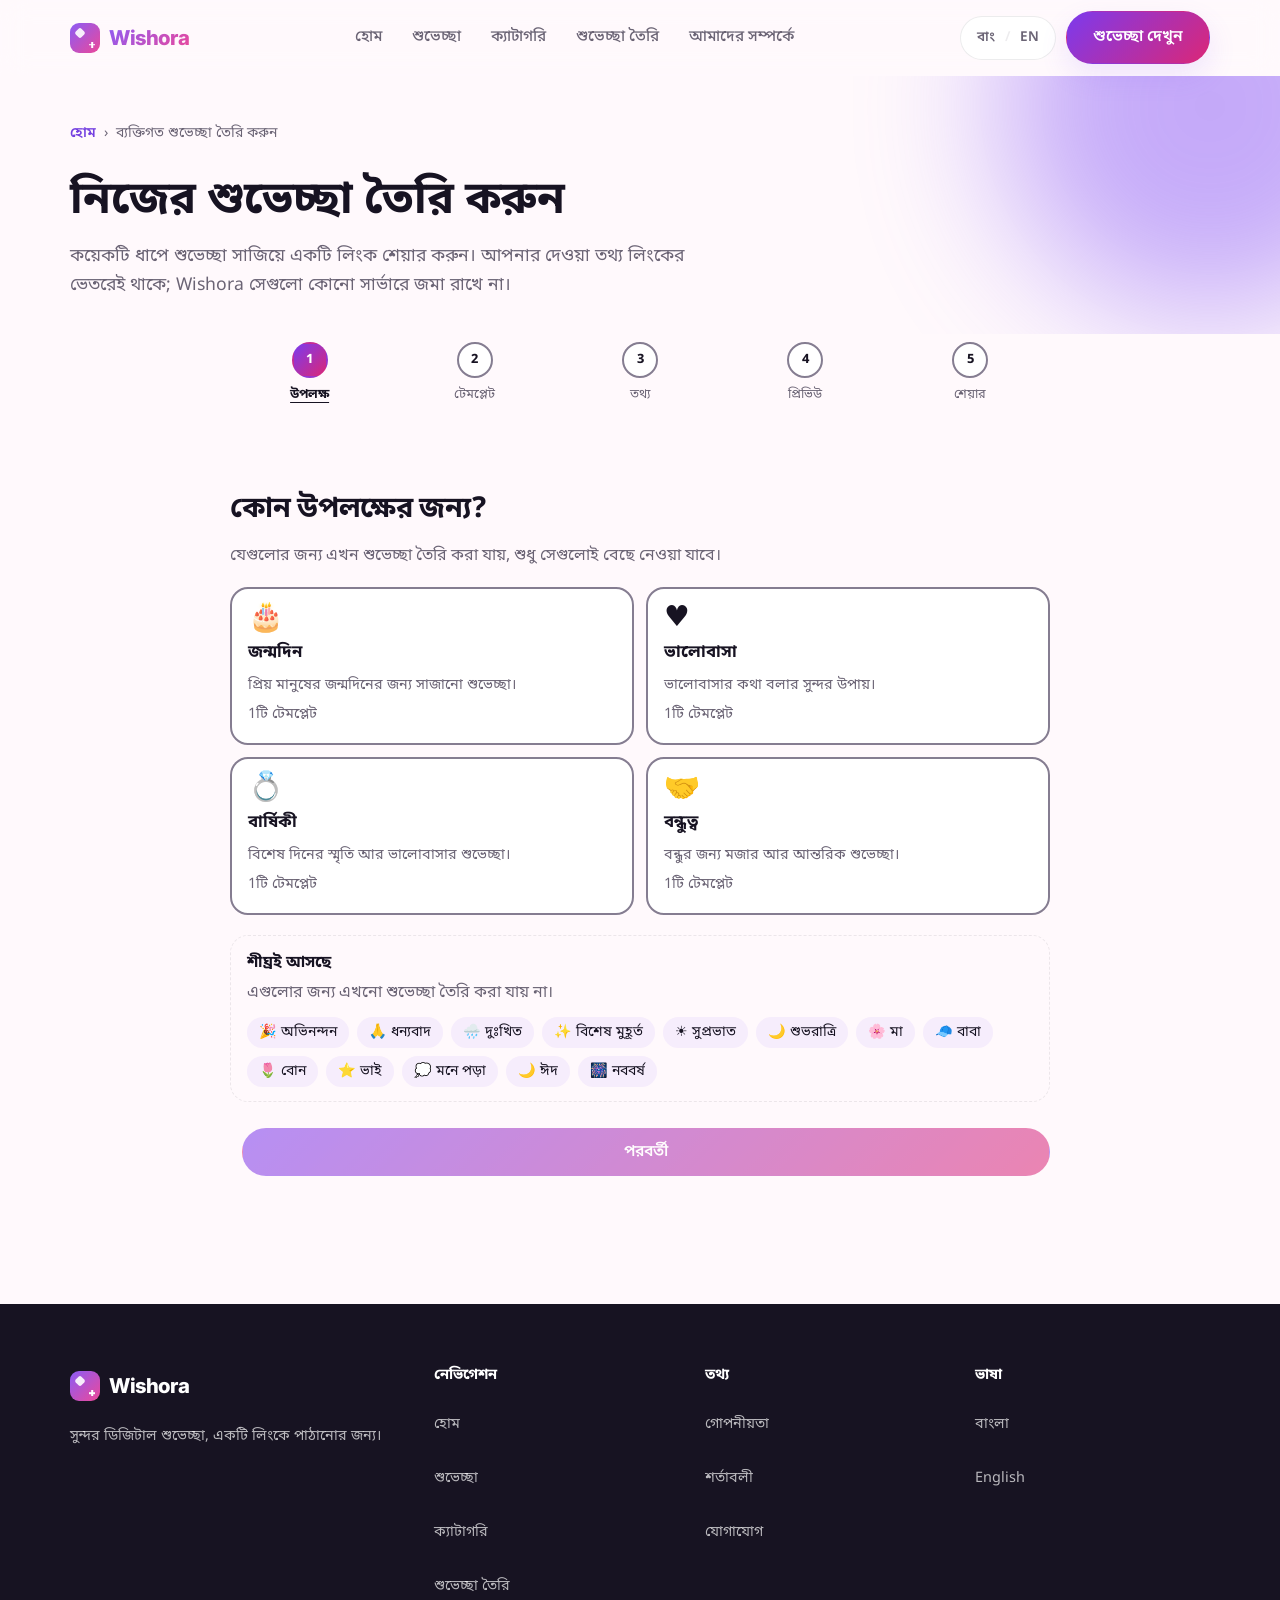
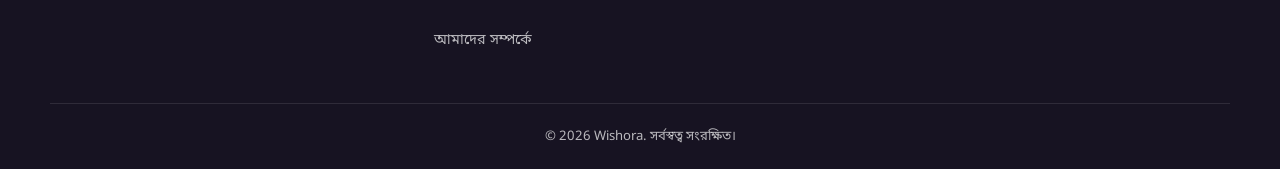
==== commit 3a5d84b6: "update" ====
--- a/create/index.html
+++ b/create/index.html
@@ -143,12 +143,21 @@
             <span class="choice-meta"><span data-l="bn" lang="bn">1টি টেমপ্লেট</span><span data-l="en" lang="en">1 template</span></span>
           </span>
         </label></li>
+<li><label class="choice-card">
+          <input class="choice-input" type="radio" name="occasion" value="friendship">
+          <span class="choice-body">
+            <span class="choice-icon" aria-hidden="true">🤝</span>
+            <span class="choice-name"><span data-l="bn" lang="bn">বন্ধুত্ব</span><span data-l="en" lang="en">Friendship</span></span>
+            <span class="choice-desc"><span data-l="bn" lang="bn">বন্ধুর জন্য মজার আর আন্তরিক শুভেচ্ছা।</span><span data-l="en" lang="en">Warm, friendly wishes for your friends.</span></span>
+            <span class="choice-meta"><span data-l="bn" lang="bn">1টি টেমপ্লেট</span><span data-l="en" lang="en">1 template</span></span>
+          </span>
+        </label></li>
             </ul>
           </fieldset>
           <div class="soon-block">
             <p class="soon-block-title"><span data-l="bn" lang="bn">শীঘ্রই আসছে</span><span data-l="en" lang="en">Coming soon</span></p>
             <p class="panel-hint"><span data-l="bn" lang="bn">এগুলোর জন্য এখনো শুভেচ্ছা তৈরি করা যায় না।</span><span data-l="en" lang="en">You can&#39;t create wishes for these yet.</span></p>
-            <ul class="soon-chips"><li><span aria-hidden="true">🤝</span> <span data-l="bn" lang="bn">বন্ধুত্ব</span><span data-l="en" lang="en">Friendship</span></li><li><span aria-hidden="true">🎉</span> <span data-l="bn" lang="bn">অভিনন্দন</span><span data-l="en" lang="en">Congratulations</span></li><li><span aria-hidden="true">🙏</span> <span data-l="bn" lang="bn">ধন্যবাদ</span><span data-l="en" lang="en">Thank You</span></li><li><span aria-hidden="true">🌧️</span> <span data-l="bn" lang="bn">দুঃখিত</span><span data-l="en" lang="en">Sorry</span></li><li><span aria-hidden="true">✨</span> <span data-l="bn" lang="bn">বিশেষ মুহূর্ত</span><span data-l="en" lang="en">Special Moments</span></li><li><span aria-hidden="true">☀️</span> <span data-l="bn" lang="bn">সুপ্রভাত</span><span data-l="en" lang="en">Good Morning</span></li><li><span aria-hidden="true">🌙</span> <span data-l="bn" lang="bn">শুভরাত্রি</span><span data-l="en" lang="en">Good Night</span></li><li><span aria-hidden="true">🌸</span> <span data-l="bn" lang="bn">মা</span><span data-l="en" lang="en">Mother</span></li><li><span aria-hidden="true">🧢</span> <span data-l="bn" lang="bn">বাবা</span><span data-l="en" lang="en">Father</span></li><li><span aria-hidden="true">🌷</span> <span data-l="bn" lang="bn">বোন</span><span data-l="en" lang="en">Sister</span></li><li><span aria-hidden="true">⭐</span> <span data-l="bn" lang="bn">ভাই</span><span data-l="en" lang="en">Brother</span></li><li><span aria-hidden="true">💭</span> <span data-l="bn" lang="bn">মনে পড়া</span><span data-l="en" lang="en">Missing You</span></li><li><span aria-hidden="true">🌙</span> <span data-l="bn" lang="bn">ঈদ</span><span data-l="en" lang="en">Eid</span></li><li><span aria-hidden="true">🎆</span> <span data-l="bn" lang="bn">নববর্ষ</span><span data-l="en" lang="en">New Year</span></li></ul>
+            <ul class="soon-chips"><li><span aria-hidden="true">🎉</span> <span data-l="bn" lang="bn">অভিনন্দন</span><span data-l="en" lang="en">Congratulations</span></li><li><span aria-hidden="true">🙏</span> <span data-l="bn" lang="bn">ধন্যবাদ</span><span data-l="en" lang="en">Thank You</span></li><li><span aria-hidden="true">🌧️</span> <span data-l="bn" lang="bn">দুঃখিত</span><span data-l="en" lang="en">Sorry</span></li><li><span aria-hidden="true">✨</span> <span data-l="bn" lang="bn">বিশেষ মুহূর্ত</span><span data-l="en" lang="en">Special Moments</span></li><li><span aria-hidden="true">☀️</span> <span data-l="bn" lang="bn">সুপ্রভাত</span><span data-l="en" lang="en">Good Morning</span></li><li><span aria-hidden="true">🌙</span> <span data-l="bn" lang="bn">শুভরাত্রি</span><span data-l="en" lang="en">Good Night</span></li><li><span aria-hidden="true">🌸</span> <span data-l="bn" lang="bn">মা</span><span data-l="en" lang="en">Mother</span></li><li><span aria-hidden="true">🧢</span> <span data-l="bn" lang="bn">বাবা</span><span data-l="en" lang="en">Father</span></li><li><span aria-hidden="true">🌷</span> <span data-l="bn" lang="bn">বোন</span><span data-l="en" lang="en">Sister</span></li><li><span aria-hidden="true">⭐</span> <span data-l="bn" lang="bn">ভাই</span><span data-l="en" lang="en">Brother</span></li><li><span aria-hidden="true">💭</span> <span data-l="bn" lang="bn">মনে পড়া</span><span data-l="en" lang="en">Missing You</span></li><li><span aria-hidden="true">🌙</span> <span data-l="bn" lang="bn">ঈদ</span><span data-l="en" lang="en">Eid</span></li><li><span aria-hidden="true">🎆</span> <span data-l="bn" lang="bn">নববর্ষ</span><span data-l="en" lang="en">New Year</span></li></ul>
           </div>
           <div class="step-actions"><span></span><button type="button" class="btn btn-primary" data-action="next" disabled><span data-l="bn" lang="bn">পরবর্তী</span><span data-l="en" lang="en">Next</span></button></div>
         </section>
@@ -197,6 +206,19 @@
           </span>
         </label>
         <p class="choice-extra"><a class="text-link" href="/wishes/anniversary/anniversary-01" target="_blank" rel="noopener"><span data-l="bn" lang="bn">মূল শুভেচ্ছাটি দেখুন (নতুন ট্যাবে)</span><span data-l="en" lang="en">See the original wish (new tab)</span></a></p>
+      </li>
+<li data-template-item="friendship-moments" data-category="friendship">
+        <label class="choice-card">
+          <input class="choice-input" type="radio" name="template" value="friendship-moments">
+          <span class="choice-body">
+            <span class="choice-thumb" aria-hidden="true" style="background:linear-gradient(135deg,#B45309,#60A5FA)"><span>🤝</span></span>
+            <span class="choice-name"><span data-l="bn" lang="bn">বন্ধুত্বের পোস্টকার্ড</span><span data-l="en" lang="en">The Friendship Postcard</span></span>
+            <span class="choice-desc"><span data-l="bn" lang="bn">তিনটি বন্ধুত্বের মুহূর্ত খুলে দেখুন, তারপর বন্ধুর জন্য রাখা বার্তাটি পড়ুন।</span><span data-l="en" lang="en">Reveal three little friendship moments, then read a note made for your friend.</span></span>
+            <span class="choice-meta"><span class="meta-label"><span data-l="bn" lang="bn">ভাষা</span><span data-l="en" lang="en">Languages</span>:</span> <span lang="bn">বাংলা</span> · <span lang="en">English</span></span>
+            <span class="choice-meta"><span class="meta-label"><span data-l="bn" lang="bn">ধরন</span><span data-l="en" lang="en">Style</span>:</span> <span data-l="bn" lang="bn">রোদেলা রং, পোস্টকার্ড আর বন্ধুত্বের ছোট্ট মুহূর্ত</span><span data-l="en" lang="en">Sunny colours, a postcard and small moments of friendship</span></span>
+          </span>
+        </label>
+        <p class="choice-extra"><a class="text-link" href="/wishes/friendship/friendship-01" target="_blank" rel="noopener"><span data-l="bn" lang="bn">মূল শুভেচ্ছাটি দেখুন (নতুন ট্যাবে)</span><span data-l="en" lang="en">See the original wish (new tab)</span></a></p>
       </li>
             </ul>
           </fieldset>
@@ -430,6 +452,73 @@
           <div class="radio-row" aria-describedby="f-anniversary-memories-lang-hint">
             <label class="radio"><input type="radio" name="anniversary-memories-lang" value="bn"><span lang="bn">বাংলা</span></label>
             <label class="radio"><input type="radio" name="anniversary-memories-lang" value="en"><span lang="en">English</span></label>
+          </div>
+        </fieldset>
+      </div>
+      <div class="template-fields" data-template-fields="friendship-moments" hidden>
+        <div class="field" data-field="name" data-type="line" data-required="true" data-max="40">
+          <label for="f-friendship-moments-name"><span data-l="bn" lang="bn">যাকে পাঠাচ্ছেন (প্রাপকের নাম)</span><span data-l="en" lang="en">Recipient&#39;s name</span> <span class="req-badge is-required"><span data-l="bn" lang="bn">আবশ্যক</span><span data-l="en" lang="en">Required</span></span></label>
+          <p class="field-hint" id="f-friendship-moments-name-hint"><span data-l="bn" lang="bn">শুভেচ্ছায় এই নামটি দেখানো হবে।</span><span data-l="en" lang="en">This name appears in the wish.</span> <span class="counter" data-counter></span></p>
+          <input class="input" id="f-friendship-moments-name" name="name" type="text" autocomplete="off" autocapitalize="words" spellcheck="false" maxlength="120" aria-required="true" aria-describedby="f-friendship-moments-name-hint f-friendship-moments-name-error" data-ph-bn="যেমন: রিয়া" data-ph-en="e.g. Riya" placeholder="যেমন: রিয়া">
+          <p class="field-error" id="f-friendship-moments-name-error" hidden></p>
+        </div>
+        <div class="field" data-field="from" data-type="line" data-required="false" data-max="40">
+          <label for="f-friendship-moments-from"><span data-l="bn" lang="bn">আপনার নাম</span><span data-l="en" lang="en">Your name</span> <span class="req-badge "><span data-l="bn" lang="bn">ঐচ্ছিক</span><span data-l="en" lang="en">Optional</span></span></label>
+          <p class="field-hint" id="f-friendship-moments-from-hint"><span data-l="bn" lang="bn">না দিলে শুভেচ্ছায় কোনো প্রেরকের নাম থাকবে না।</span><span data-l="en" lang="en">If left empty, no sender name is shown.</span> <span class="counter" data-counter></span></p>
+          <input class="input" id="f-friendship-moments-from" name="from" type="text" autocomplete="off" autocapitalize="words" spellcheck="false" maxlength="120" aria-describedby="f-friendship-moments-from-hint f-friendship-moments-from-error" data-ph-bn="যেমন: কাওসার" data-ph-en="e.g. Kawsar" placeholder="যেমন: কাওসার">
+          <p class="field-error" id="f-friendship-moments-from-error" hidden></p>
+        </div>
+        <fieldset class="field fieldset" data-field="message" data-type="text" data-has-default="true" data-max="240">
+          <legend><span data-l="bn" lang="bn">বার্তা</span><span data-l="en" lang="en">Message</span> <span class="req-badge"><span data-l="bn" lang="bn">ঐচ্ছিক</span><span data-l="en" lang="en">Optional</span></span></legend>
+          <div class="radio-row">
+            <label class="radio"><input type="radio" name="friendship-moments-msgmode" value="default" checked><span><span data-l="bn" lang="bn">টেমপ্লেটের বার্তাটি ব্যবহার করুন</span><span data-l="en" lang="en">Use the template&#39;s message</span></span></label>
+            <label class="radio"><input type="radio" name="friendship-moments-msgmode" value="custom"><span><span data-l="bn" lang="bn">নিজে লিখব</span><span data-l="en" lang="en">Write my own</span></span></label>
+          </div>
+          <div class="msg-default" data-msg-default>
+            <p class="field-hint"><span data-l="bn" lang="bn">বার্তাটি এমন হবে:</span><span data-l="en" lang="en">The message will read:</span></p>
+            <blockquote class="msg-quote" data-wl="bn" lang="bn">সব সময় বড় কিছু করতে হয় না—কখনো পাশে থাকা, মন দিয়ে শোনা, কিংবা একসঙ্গে হাসাটাই অনেক। বন্ধু হওয়ার জন্য ধন্যবাদ।</blockquote>
+            <blockquote class="msg-quote" data-wl="en" lang="en">It doesn&#39;t always take something big. Sometimes showing up, listening well, or laughing together is more than enough. Thanks for being my friend.</blockquote>
+          </div>
+          <div class="msg-custom" data-msg-custom hidden>
+            <label for="f-friendship-moments-message"><span data-l="bn" lang="bn">নিজের বার্তা</span><span data-l="en" lang="en">Your own message</span></label>
+            <p class="field-hint" id="f-friendship-moments-message-hint"><span data-l="bn" lang="bn">আপনি যা লিখবেন, ঠিক তা-ই দেখানো হবে। অনুবাদ করা হয় না।</span><span data-l="en" lang="en">Shown exactly as you write it. It is never translated.</span> <span class="counter" data-counter></span></p>
+            <textarea class="input textarea" id="f-friendship-moments-message" name="message" rows="5" maxlength="720" aria-describedby="f-friendship-moments-message-hint f-friendship-moments-message-error" data-ph-bn="মনের কথাগুলো এখানে লিখুন…" data-ph-en="Write what you&#39;d like to say…" placeholder="মনের কথাগুলো এখানে লিখুন…"></textarea>
+            <p class="field-error" id="f-friendship-moments-message-error" hidden></p>
+          </div>
+        </fieldset>
+        <fieldset class="field fieldset" data-field="theme" data-type="enum">
+          <legend><span data-l="bn" lang="bn">রূপ (থিম)</span><span data-l="en" lang="en">Look (theme)</span> <span class="req-badge"><span data-l="bn" lang="bn">ঐচ্ছিক</span><span data-l="en" lang="en">Optional</span></span></legend>
+          <p class="field-hint"><span data-l="bn" lang="bn">শুধু রং আর লেখার ধরন বদলায়।</span><span data-l="en" lang="en">Only colours and type style change.</span></p>
+          <ul class="choice-grid choice-grid-sm">
+            <li><label class="choice-card">
+              <input class="choice-input" type="radio" name="friendship-moments-theme" value="sunny" checked>
+              <span class="choice-body">
+                <span class="swatch" aria-hidden="true" style="background:linear-gradient(135deg,#B45309,#60A5FA)"></span>
+                <span class="choice-name"><span data-l="bn" lang="bn">রোদেলা</span><span data-l="en" lang="en">Sunny</span></span>
+                <span class="choice-desc"><span data-l="bn" lang="bn">হলুদ আর আকাশি নীল, উজ্জ্বল ও প্রাণবন্ত।</span><span data-l="en" lang="en">Sunshine yellow and sky blue, bright and cheerful.</span></span>
+              </span></label></li>
+            <li><label class="choice-card">
+              <input class="choice-input" type="radio" name="friendship-moments-theme" value="ocean">
+              <span class="choice-body">
+                <span class="swatch" aria-hidden="true" style="background:linear-gradient(135deg,#075985,#5EEAD4)"></span>
+                <span class="choice-name"><span data-l="bn" lang="bn">সমুদ্র</span><span data-l="en" lang="en">Ocean</span></span>
+                <span class="choice-desc"><span data-l="bn" lang="bn">গভীর নীল আর মিন্ট, শান্ত বন্ধুত্বের রং।</span><span data-l="en" lang="en">Deep blue and mint, calm and friendly.</span></span>
+              </span></label></li>
+            <li><label class="choice-card">
+              <input class="choice-input" type="radio" name="friendship-moments-theme" value="berry">
+              <span class="choice-body">
+                <span class="swatch" aria-hidden="true" style="background:linear-gradient(135deg,#9D174D,#F9A8D4)"></span>
+                <span class="choice-name"><span data-l="bn" lang="bn">বেরি</span><span data-l="en" lang="en">Berry</span></span>
+                <span class="choice-desc"><span data-l="bn" lang="bn">বেরি আর গোলাপি, আনন্দময় ও উষ্ণ।</span><span data-l="en" lang="en">Berry and pink, joyful and warm.</span></span>
+              </span></label></li>
+          </ul>
+        </fieldset>
+        <fieldset class="field fieldset" data-field="lang" data-type="enum">
+          <legend><span data-l="bn" lang="bn">শুভেচ্ছার ভাষা</span><span data-l="en" lang="en">Wish language</span> <span class="req-badge"><span data-l="bn" lang="bn">ঐচ্ছিক</span><span data-l="en" lang="en">Optional</span></span></legend>
+          <p class="field-hint" id="f-friendship-moments-lang-hint"><span data-l="bn" lang="bn">প্রাপক যে ভাষায় শুভেচ্ছাটি দেখবেন।</span><span data-l="en" lang="en">The language the recipient will see the wish in.</span></p>
+          <div class="radio-row" aria-describedby="f-friendship-moments-lang-hint">
+            <label class="radio"><input type="radio" name="friendship-moments-lang" value="bn"><span lang="bn">বাংলা</span></label>
+            <label class="radio"><input type="radio" name="friendship-moments-lang" value="en"><span lang="en">English</span></label>
           </div>
         </fieldset>
       </div>
--- a/css/style.css
+++ b/css/style.css
@@ -1444,6 +1444,69 @@
   color: var(--color-text);
 }
 
+/* Phase 5: useful, keyboard-accessible category FAQs. */
+.category-faq {
+  padding: 38px 0 42px;
+  background: linear-gradient(180deg, var(--color-surface, #faf9ff), #fff);
+  border-top: 1px solid var(--color-border);
+  border-bottom: 1px solid var(--color-border);
+}
+.category-faq-inner {
+  max-width: 860px;
+}
+.category-faq-intro {
+  color: var(--color-text-soft);
+  max-width: 680px;
+  margin: -6px 0 20px;
+}
+.faq-list {
+  display: grid;
+  gap: 10px;
+}
+.faq-item {
+  border: 1px solid var(--color-border);
+  border-radius: var(--radius-sm);
+  background: #fff;
+  overflow: clip;
+}
+.faq-item summary {
+  cursor: pointer;
+  font-weight: 650;
+  line-height: 1.55;
+  padding: 16px 48px 16px 18px;
+  position: relative;
+  list-style: none;
+}
+.faq-item summary::-webkit-details-marker { display: none; }
+.faq-item summary::after {
+  content: "+";
+  position: absolute;
+  right: 18px;
+  top: 50%;
+  transform: translateY(-50%);
+  font-size: 1.4rem;
+  font-weight: 500;
+  color: var(--color-primary, #6d45d8);
+}
+.faq-item[open] summary::after { content: "−"; }
+.faq-item summary:focus-visible {
+  outline: 3px solid var(--color-primary, #6d45d8);
+  outline-offset: -4px;
+  border-radius: var(--radius-sm);
+}
+.faq-answer {
+  padding: 0 18px 14px;
+  color: var(--color-text-soft);
+}
+.faq-answer p { margin: 0 0 8px; }
+.faq-answer p:last-child { margin-bottom: 0; }
+@media (max-width: 480px) {
+  .category-faq { padding: 28px 0 32px; }
+  .faq-item summary { padding: 14px 42px 14px 14px; }
+  .faq-item summary::after { right: 14px; }
+  .faq-answer { padding: 0 14px 12px; }
+}
+
 .prose-section {
   padding-top: 8px;
 }
